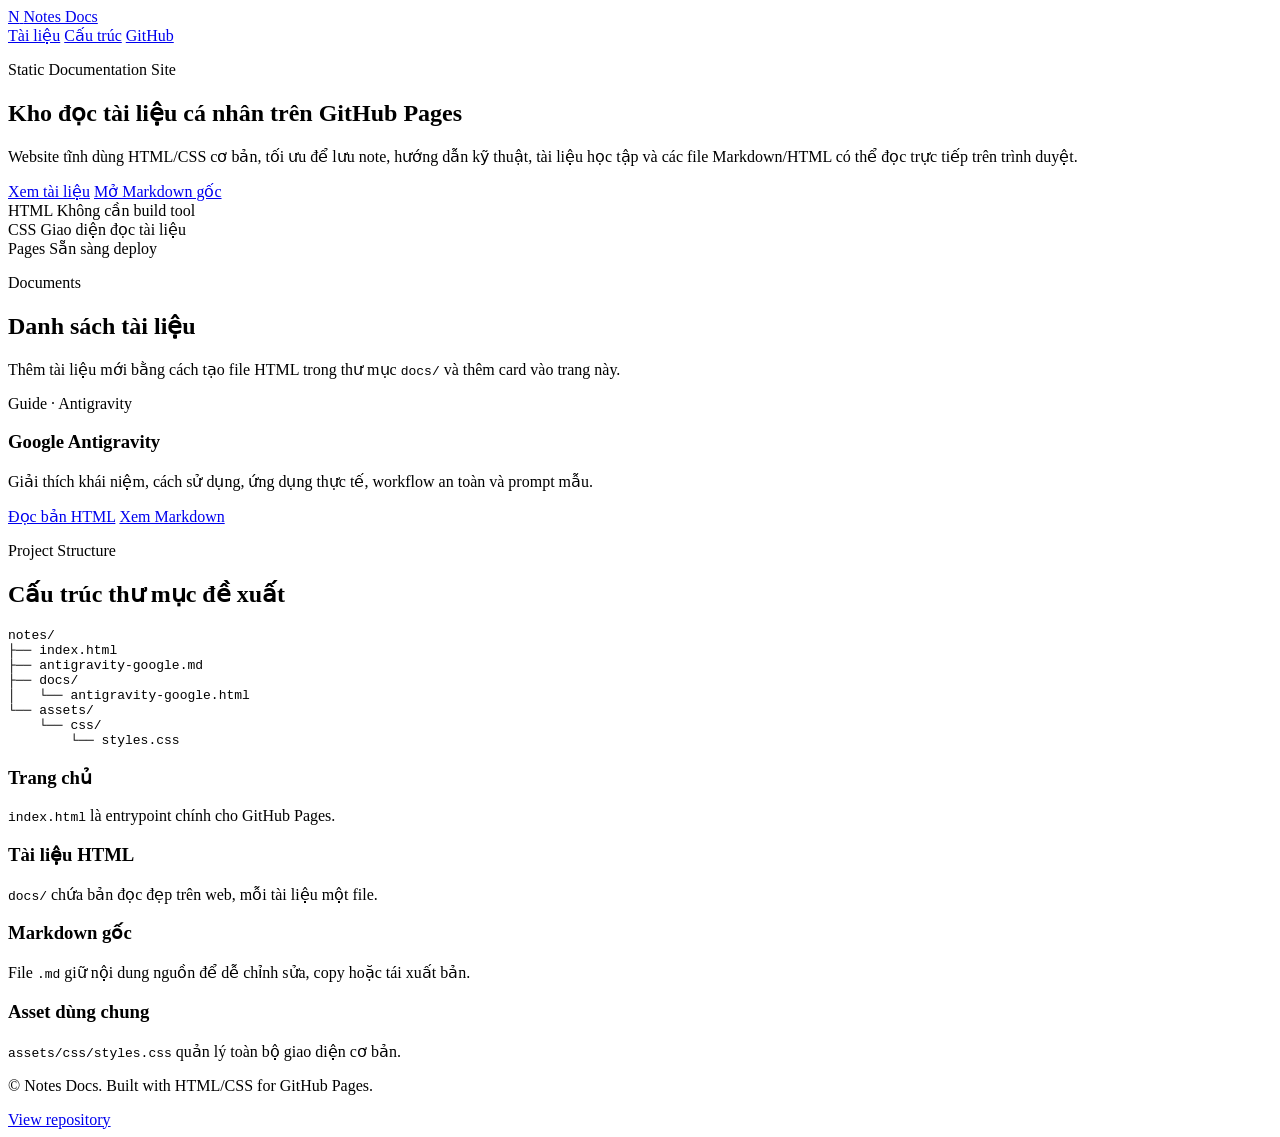
==== index.html @ 7ad37276 "site: add static documentation homepage" ====
<!DOCTYPE html>
<html lang="vi">
<head>
  <meta charset="UTF-8" />
  <meta name="viewport" content="width=device-width, initial-scale=1.0" />
  <meta name="description" content="Kho ghi chú và tài liệu kỹ thuật cá nhân." />
  <title>Notes Docs</title>
  <link rel="stylesheet" href="assets/css/styles.css" />
</head>
<body>
  <header class="site-header">
    <div class="container header-inner">
      <a class="brand" href="index.html" aria-label="Notes Docs Home">
        <span class="brand-mark">N</span>
        <span class="brand-text">Notes Docs</span>
      </a>
      <nav class="site-nav" aria-label="Điều hướng chính">
        <a href="#docs">Tài liệu</a>
        <a href="#structure">Cấu trúc</a>
        <a href="https://github.com/anhvu0510/notes" target="_blank" rel="noopener noreferrer">GitHub</a>
      </nav>
    </div>
  </header>

  <main>
    <section class="hero">
      <div class="container hero-grid">
        <div class="hero-content">
          <p class="eyebrow">Static Documentation Site</p>
          <h1>Kho đọc tài liệu cá nhân trên GitHub Pages</h1>
          <p class="hero-text">
            Website tĩnh dùng HTML/CSS cơ bản, tối ưu để lưu note, hướng dẫn kỹ thuật,
            tài liệu học tập và các file Markdown/HTML có thể đọc trực tiếp trên trình duyệt.
          </p>
          <div class="hero-actions">
            <a class="btn btn-primary" href="#docs">Xem tài liệu</a>
            <a class="btn btn-secondary" href="antigravity-google.md">Mở Markdown gốc</a>
          </div>
        </div>

        <aside class="hero-card" aria-label="Thông tin nhanh">
          <div class="stat-card">
            <span class="stat-value">HTML</span>
            <span class="stat-label">Không cần build tool</span>
          </div>
          <div class="stat-card">
            <span class="stat-value">CSS</span>
            <span class="stat-label">Giao diện đọc tài liệu</span>
          </div>
          <div class="stat-card">
            <span class="stat-value">Pages</span>
            <span class="stat-label">Sẵn sàng deploy</span>
          </div>
        </aside>
      </div>
    </section>

    <section id="docs" class="section">
      <div class="container">
        <div class="section-heading">
          <p class="eyebrow">Documents</p>
          <h2>Danh sách tài liệu</h2>
          <p>Thêm tài liệu mới bằng cách tạo file HTML trong thư mục <code>docs/</code> và thêm card vào trang này.</p>
        </div>

        <div class="docs-grid">
          <article class="doc-card">
            <div class="doc-meta">Guide · Antigravity</div>
            <h3>Google Antigravity</h3>
            <p>Giải thích khái niệm, cách sử dụng, ứng dụng thực tế, workflow an toàn và prompt mẫu.</p>
            <div class="doc-links">
              <a href="docs/antigravity-google.html">Đọc bản HTML</a>
              <a href="antigravity-google.md">Xem Markdown</a>
            </div>
          </article>
        </div>
      </div>
    </section>

    <section id="structure" class="section section-muted">
      <div class="container">
        <div class="section-heading">
          <p class="eyebrow">Project Structure</p>
          <h2>Cấu trúc thư mục đề xuất</h2>
        </div>

        <pre class="tree"><code>notes/
├── index.html
├── antigravity-google.md
├── docs/
│   └── antigravity-google.html
└── assets/
    └── css/
        └── styles.css</code></pre>

        <div class="tips-grid">
          <div class="tip-card">
            <h3>Trang chủ</h3>
            <p><code>index.html</code> là entrypoint chính cho GitHub Pages.</p>
          </div>
          <div class="tip-card">
            <h3>Tài liệu HTML</h3>
            <p><code>docs/</code> chứa bản đọc đẹp trên web, mỗi tài liệu một file.</p>
          </div>
          <div class="tip-card">
            <h3>Markdown gốc</h3>
            <p>File <code>.md</code> giữ nội dung nguồn để dễ chỉnh sửa, copy hoặc tái xuất bản.</p>
          </div>
          <div class="tip-card">
            <h3>Asset dùng chung</h3>
            <p><code>assets/css/styles.css</code> quản lý toàn bộ giao diện cơ bản.</p>
          </div>
        </div>
      </div>
    </section>
  </main>

  <footer class="site-footer">
    <div class="container footer-inner">
      <p>© Notes Docs. Built with HTML/CSS for GitHub Pages.</p>
      <a href="https://github.com/anhvu0510/notes" target="_blank" rel="noopener noreferrer">View repository</a>
    </div>
  </footer>
</body>
</html>
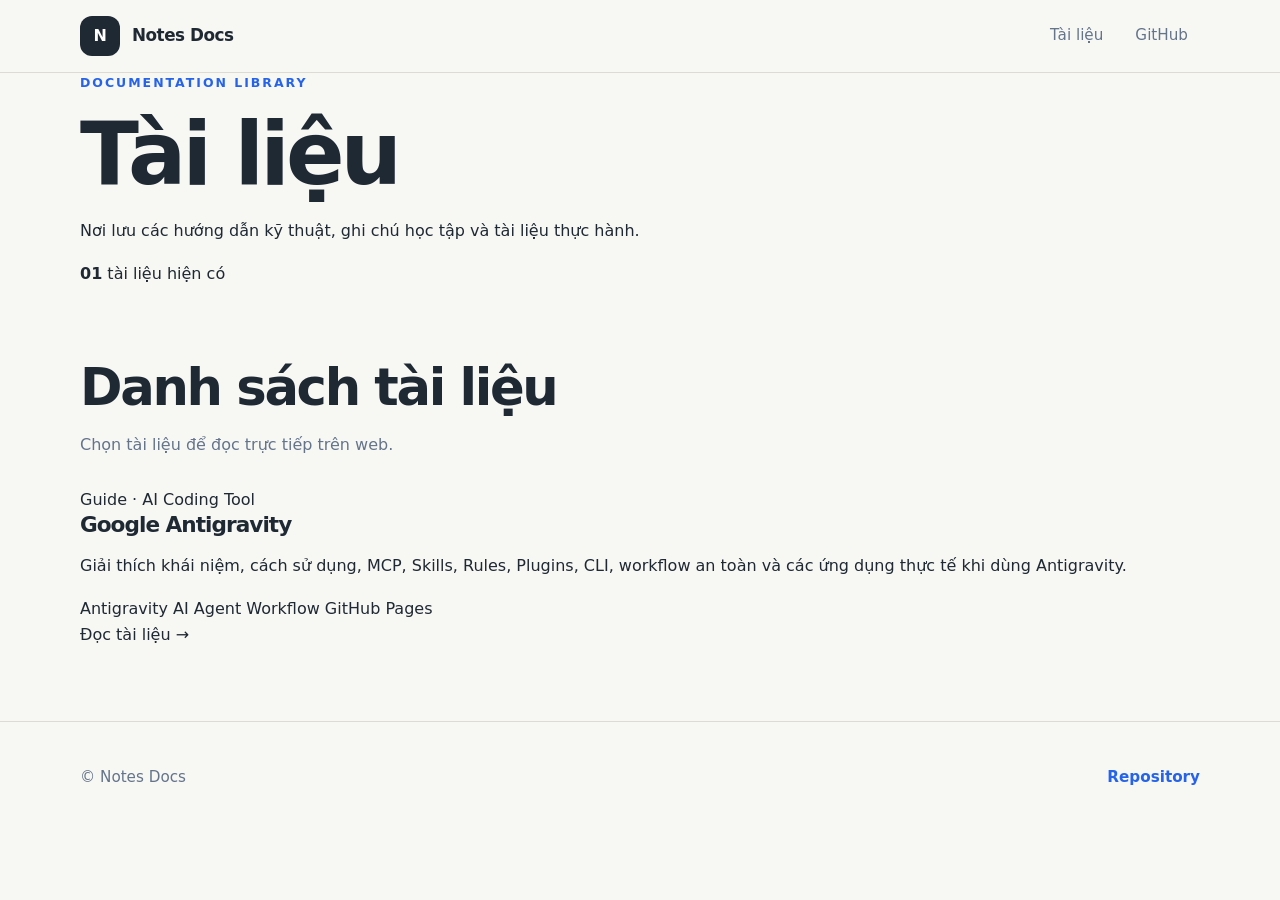
==== commit daac88b2: "site: simplify homepage to document library" ====
--- a/index.html
+++ b/index.html
@@ -3,7 +3,7 @@
 <head>
   <meta charset="UTF-8" />
   <meta name="viewport" content="width=device-width, initial-scale=1.0" />
-  <meta name="description" content="Kho ghi chú và tài liệu kỹ thuật cá nhân." />
+  <meta name="description" content="Kho tài liệu kỹ thuật cá nhân." />
   <title>Notes Docs</title>
   <link rel="stylesheet" href="assets/css/styles.css" />
 </head>
@@ -15,101 +15,57 @@
         <span class="brand-text">Notes Docs</span>
       </a>
       <nav class="site-nav" aria-label="Điều hướng chính">
-        <a href="#docs">Tài liệu</a>
-        <a href="#structure">Cấu trúc</a>
+        <a href="index.html" aria-current="page">Tài liệu</a>
         <a href="https://github.com/anhvu0510/notes" target="_blank" rel="noopener noreferrer">GitHub</a>
       </nav>
     </div>
   </header>
 
-  <main>
-    <section class="hero">
-      <div class="container hero-grid">
-        <div class="hero-content">
-          <p class="eyebrow">Static Documentation Site</p>
-          <h1>Kho đọc tài liệu cá nhân trên GitHub Pages</h1>
-          <p class="hero-text">
-            Website tĩnh dùng HTML/CSS cơ bản, tối ưu để lưu note, hướng dẫn kỹ thuật,
-            tài liệu học tập và các file Markdown/HTML có thể đọc trực tiếp trên trình duyệt.
+  <main class="home-main">
+    <section class="library-hero">
+      <div class="container library-hero-inner">
+        <div>
+          <p class="eyebrow">Documentation Library</p>
+          <h1>Tài liệu</h1>
+          <p class="library-subtitle">
+            Nơi lưu các hướng dẫn kỹ thuật, ghi chú học tập và tài liệu thực hành.
           </p>
-          <div class="hero-actions">
-            <a class="btn btn-primary" href="#docs">Xem tài liệu</a>
-            <a class="btn btn-secondary" href="antigravity-google.md">Mở Markdown gốc</a>
-          </div>
         </div>
-
-        <aside class="hero-card" aria-label="Thông tin nhanh">
-          <div class="stat-card">
-            <span class="stat-value">HTML</span>
-            <span class="stat-label">Không cần build tool</span>
-          </div>
-          <div class="stat-card">
-            <span class="stat-value">CSS</span>
-            <span class="stat-label">Giao diện đọc tài liệu</span>
-          </div>
-          <div class="stat-card">
-            <span class="stat-value">Pages</span>
-            <span class="stat-label">Sẵn sàng deploy</span>
-          </div>
-        </aside>
-      </div>
-    </section>
-
-    <section id="docs" class="section">
-      <div class="container">
-        <div class="section-heading">
-          <p class="eyebrow">Documents</p>
-          <h2>Danh sách tài liệu</h2>
-          <p>Thêm tài liệu mới bằng cách tạo file HTML trong thư mục <code>docs/</code> và thêm card vào trang này.</p>
-        </div>
-
-        <div class="docs-grid">
-          <article class="doc-card">
-            <div class="doc-meta">Guide · Antigravity</div>
-            <h3>Google Antigravity</h3>
-            <p>Giải thích khái niệm, cách sử dụng, ứng dụng thực tế, workflow an toàn và prompt mẫu.</p>
-            <div class="doc-links">
-              <a href="docs/antigravity-google.html">Đọc bản HTML</a>
-              <a href="antigravity-google.md">Xem Markdown</a>
-            </div>
-          </article>
+        <div class="library-count" aria-label="Số lượng tài liệu">
+          <strong>01</strong>
+          <span>tài liệu hiện có</span>
         </div>
       </div>
     </section>
 
-    <section id="structure" class="section section-muted">
+    <section class="section docs-section" aria-labelledby="docs-title">
       <div class="container">
-        <div class="section-heading">
-          <p class="eyebrow">Project Structure</p>
-          <h2>Cấu trúc thư mục đề xuất</h2>
+        <div class="section-heading compact-heading">
+          <h2 id="docs-title">Danh sách tài liệu</h2>
+          <p>Chọn tài liệu để đọc trực tiếp trên web.</p>
         </div>
 
-        <pre class="tree"><code>notes/
-├── index.html
-├── antigravity-google.md
-├── docs/
-│   └── antigravity-google.html
-└── assets/
-    └── css/
-        └── styles.css</code></pre>
-
-        <div class="tips-grid">
-          <div class="tip-card">
-            <h3>Trang chủ</h3>
-            <p><code>index.html</code> là entrypoint chính cho GitHub Pages.</p>
-          </div>
-          <div class="tip-card">
-            <h3>Tài liệu HTML</h3>
-            <p><code>docs/</code> chứa bản đọc đẹp trên web, mỗi tài liệu một file.</p>
-          </div>
-          <div class="tip-card">
-            <h3>Markdown gốc</h3>
-            <p>File <code>.md</code> giữ nội dung nguồn để dễ chỉnh sửa, copy hoặc tái xuất bản.</p>
-          </div>
-          <div class="tip-card">
-            <h3>Asset dùng chung</h3>
-            <p><code>assets/css/styles.css</code> quản lý toàn bộ giao diện cơ bản.</p>
-          </div>
+        <div class="docs-list">
+          <article class="doc-row">
+            <div class="doc-row-main">
+              <div class="doc-kicker">Guide · AI Coding Tool</div>
+              <h3>Google Antigravity</h3>
+              <p>
+                Giải thích khái niệm, cách sử dụng, MCP, Skills, Rules, Plugins,
+                CLI, workflow an toàn và các ứng dụng thực tế khi dùng Antigravity.
+              </p>
+              <div class="doc-tags" aria-label="Chủ đề tài liệu">
+                <span>Antigravity</span>
+                <span>AI Agent</span>
+                <span>Workflow</span>
+                <span>GitHub Pages</span>
+              </div>
+            </div>
+            <a class="read-link" href="docs/antigravity-google.html" aria-label="Đọc tài liệu Google Antigravity">
+              Đọc tài liệu
+              <span aria-hidden="true">→</span>
+            </a>
+          </article>
         </div>
       </div>
     </section>
@@ -117,8 +73,8 @@
 
   <footer class="site-footer">
     <div class="container footer-inner">
-      <p>© Notes Docs. Built with HTML/CSS for GitHub Pages.</p>
-      <a href="https://github.com/anhvu0510/notes" target="_blank" rel="noopener noreferrer">View repository</a>
+      <p>© Notes Docs</p>
+      <a href="https://github.com/anhvu0510/notes" target="_blank" rel="noopener noreferrer">Repository</a>
     </div>
   </footer>
 </body>
--- a/assets/css/styles.css
+++ b/assets/css/styles.css
@@ -0,0 +1,441 @@
+:root {
+  --bg: #f7f7f4;
+  --surface: #ffffff;
+  --surface-soft: #f0efe9;
+  --text: #1f2933;
+  --muted: #64748b;
+  --border: #dedbd2;
+  --primary: #2563eb;
+  --primary-dark: #1d4ed8;
+  --code-bg: #111827;
+  --code-text: #e5e7eb;
+  --shadow: 0 20px 50px rgba(15, 23, 42, 0.08);
+  --radius-lg: 24px;
+  --radius-md: 16px;
+  --radius-sm: 10px;
+}
+
+* {
+  box-sizing: border-box;
+}
+
+html {
+  scroll-behavior: smooth;
+}
+
+body {
+  margin: 0;
+  font-family: Inter, ui-sans-serif, system-ui, -apple-system, BlinkMacSystemFont, "Segoe UI", sans-serif;
+  color: var(--text);
+  background: var(--bg);
+  line-height: 1.65;
+}
+
+img {
+  max-width: 100%;
+  display: block;
+}
+
+a {
+  color: inherit;
+  text-decoration: none;
+}
+
+code {
+  padding: 0.15rem 0.35rem;
+  border-radius: 0.35rem;
+  background: rgba(37, 99, 235, 0.08);
+  color: #1e40af;
+  font-size: 0.92em;
+}
+
+pre code {
+  padding: 0;
+  background: transparent;
+  color: inherit;
+}
+
+.container {
+  width: min(1120px, calc(100% - 32px));
+  margin: 0 auto;
+}
+
+.site-header {
+  position: sticky;
+  top: 0;
+  z-index: 20;
+  background: rgba(247, 247, 244, 0.86);
+  border-bottom: 1px solid var(--border);
+  backdrop-filter: blur(16px);
+}
+
+.header-inner {
+  min-height: 72px;
+  display: flex;
+  align-items: center;
+  justify-content: space-between;
+  gap: 24px;
+}
+
+.brand {
+  display: inline-flex;
+  align-items: center;
+  gap: 12px;
+  font-weight: 800;
+  letter-spacing: -0.03em;
+}
+
+.brand-mark {
+  width: 40px;
+  height: 40px;
+  display: grid;
+  place-items: center;
+  border-radius: 12px;
+  background: var(--text);
+  color: #fff;
+}
+
+.brand-text {
+  font-size: 1.05rem;
+}
+
+.site-nav {
+  display: flex;
+  align-items: center;
+  gap: 8px;
+  color: var(--muted);
+  font-size: 0.95rem;
+}
+
+.site-nav a {
+  padding: 9px 12px;
+  border-radius: 999px;
+}
+
+.site-nav a:hover {
+  background: var(--surface-soft);
+  color: var(--text);
+}
+
+.hero {
+  padding: 88px 0 64px;
+}
+
+.hero-grid {
+  display: grid;
+  grid-template-columns: minmax(0, 1.15fr) minmax(280px, 0.85fr);
+  gap: 28px;
+  align-items: stretch;
+}
+
+.hero-content,
+.hero-card,
+.doc-card,
+.tip-card,
+.article-shell {
+  border: 1px solid var(--border);
+  background: var(--surface);
+  box-shadow: var(--shadow);
+}
+
+.hero-content {
+  padding: clamp(32px, 6vw, 64px);
+  border-radius: var(--radius-lg);
+}
+
+.eyebrow {
+  margin: 0 0 12px;
+  color: var(--primary);
+  font-size: 0.78rem;
+  font-weight: 800;
+  letter-spacing: 0.16em;
+  text-transform: uppercase;
+}
+
+h1,
+h2,
+h3 {
+  line-height: 1.12;
+  letter-spacing: -0.045em;
+}
+
+h1 {
+  max-width: 780px;
+  margin: 0;
+  font-size: clamp(2.4rem, 7vw, 5.4rem);
+}
+
+h2 {
+  margin: 0;
+  font-size: clamp(2rem, 4vw, 3.2rem);
+}
+
+h3 {
+  margin: 0 0 10px;
+  font-size: 1.35rem;
+}
+
+.hero-text {
+  max-width: 720px;
+  margin: 24px 0 0;
+  color: var(--muted);
+  font-size: 1.1rem;
+}
+
+.hero-actions {
+  display: flex;
+  flex-wrap: wrap;
+  gap: 12px;
+  margin-top: 32px;
+}
+
+.btn {
+  display: inline-flex;
+  align-items: center;
+  justify-content: center;
+  min-height: 46px;
+  padding: 0 18px;
+  border-radius: 999px;
+  font-weight: 750;
+  border: 1px solid transparent;
+}
+
+.btn-primary {
+  background: var(--primary);
+  color: #fff;
+}
+
+.btn-primary:hover {
+  background: var(--primary-dark);
+}
+
+.btn-secondary {
+  border-color: var(--border);
+  background: var(--surface-soft);
+}
+
+.btn-secondary:hover {
+  border-color: #c7c2b8;
+}
+
+.hero-card {
+  display: grid;
+  gap: 16px;
+  padding: 24px;
+  border-radius: var(--radius-lg);
+}
+
+.stat-card {
+  padding: 24px;
+  border-radius: var(--radius-md);
+  background: var(--surface-soft);
+}
+
+.stat-value {
+  display: block;
+  font-size: 2rem;
+  font-weight: 900;
+  letter-spacing: -0.06em;
+}
+
+.stat-label {
+  color: var(--muted);
+}
+
+.section {
+  padding: 72px 0;
+}
+
+.section-muted {
+  background: var(--surface-soft);
+  border-top: 1px solid var(--border);
+  border-bottom: 1px solid var(--border);
+}
+
+.section-heading {
+  max-width: 760px;
+  margin-bottom: 28px;
+}
+
+.section-heading p:not(.eyebrow) {
+  color: var(--muted);
+}
+
+.docs-grid,
+.tips-grid {
+  display: grid;
+  grid-template-columns: repeat(3, minmax(0, 1fr));
+  gap: 18px;
+}
+
+.doc-card,
+.tip-card {
+  padding: 24px;
+  border-radius: var(--radius-md);
+}
+
+.doc-meta {
+  margin-bottom: 14px;
+  color: var(--primary);
+  font-size: 0.78rem;
+  font-weight: 800;
+  letter-spacing: 0.12em;
+  text-transform: uppercase;
+}
+
+.doc-card p,
+.tip-card p {
+  color: var(--muted);
+}
+
+.doc-links {
+  display: flex;
+  flex-wrap: wrap;
+  gap: 10px;
+  margin-top: 18px;
+}
+
+.doc-links a {
+  padding: 8px 12px;
+  border: 1px solid var(--border);
+  border-radius: 999px;
+  color: var(--primary);
+  font-weight: 700;
+}
+
+.doc-links a:hover {
+  background: rgba(37, 99, 235, 0.08);
+}
+
+.tree,
+.code-block {
+  overflow-x: auto;
+  padding: 22px;
+  border-radius: var(--radius-md);
+  background: var(--code-bg);
+  color: var(--code-text);
+  line-height: 1.7;
+}
+
+.site-footer {
+  padding: 28px 0;
+  border-top: 1px solid var(--border);
+}
+
+.footer-inner {
+  display: flex;
+  align-items: center;
+  justify-content: space-between;
+  gap: 16px;
+  color: var(--muted);
+  font-size: 0.95rem;
+}
+
+.footer-inner a {
+  color: var(--primary);
+  font-weight: 700;
+}
+
+.article-page {
+  background: var(--bg);
+}
+
+.article-layout {
+  padding: 48px 0 72px;
+}
+
+.article-shell {
+  max-width: 960px;
+  margin: 0 auto;
+  padding: clamp(24px, 5vw, 56px);
+  border-radius: var(--radius-lg);
+}
+
+.article-shell h1 {
+  font-size: clamp(2.1rem, 5vw, 4rem);
+}
+
+.article-shell h2 {
+  margin-top: 48px;
+  padding-top: 16px;
+  border-top: 1px solid var(--border);
+  font-size: clamp(1.6rem, 3vw, 2.2rem);
+}
+
+.article-shell h3 {
+  margin-top: 28px;
+}
+
+.article-shell p,
+.article-shell li {
+  color: #334155;
+}
+
+.article-shell a {
+  color: var(--primary);
+  font-weight: 700;
+}
+
+.article-shell table {
+  width: 100%;
+  border-collapse: collapse;
+  margin: 20px 0;
+  overflow: hidden;
+  border-radius: var(--radius-sm);
+}
+
+.article-shell th,
+.article-shell td {
+  padding: 12px;
+  border: 1px solid var(--border);
+  text-align: left;
+  vertical-align: top;
+}
+
+.article-shell th {
+  background: var(--surface-soft);
+}
+
+.article-shell pre {
+  overflow-x: auto;
+  padding: 18px;
+  border-radius: var(--radius-md);
+  background: var(--code-bg);
+  color: var(--code-text);
+}
+
+.article-note {
+  padding: 16px 18px;
+  border-left: 4px solid var(--primary);
+  border-radius: var(--radius-sm);
+  background: rgba(37, 99, 235, 0.08);
+}
+
+.back-link {
+  display: inline-flex;
+  margin-bottom: 24px;
+  color: var(--primary);
+  font-weight: 800;
+}
+
+@media (max-width: 860px) {
+  .header-inner,
+  .footer-inner {
+    align-items: flex-start;
+    flex-direction: column;
+  }
+
+  .site-nav {
+    flex-wrap: wrap;
+  }
+
+  .hero-grid,
+  .docs-grid,
+  .tips-grid {
+    grid-template-columns: 1fr;
+  }
+
+  .hero {
+    padding-top: 48px;
+  }
+}
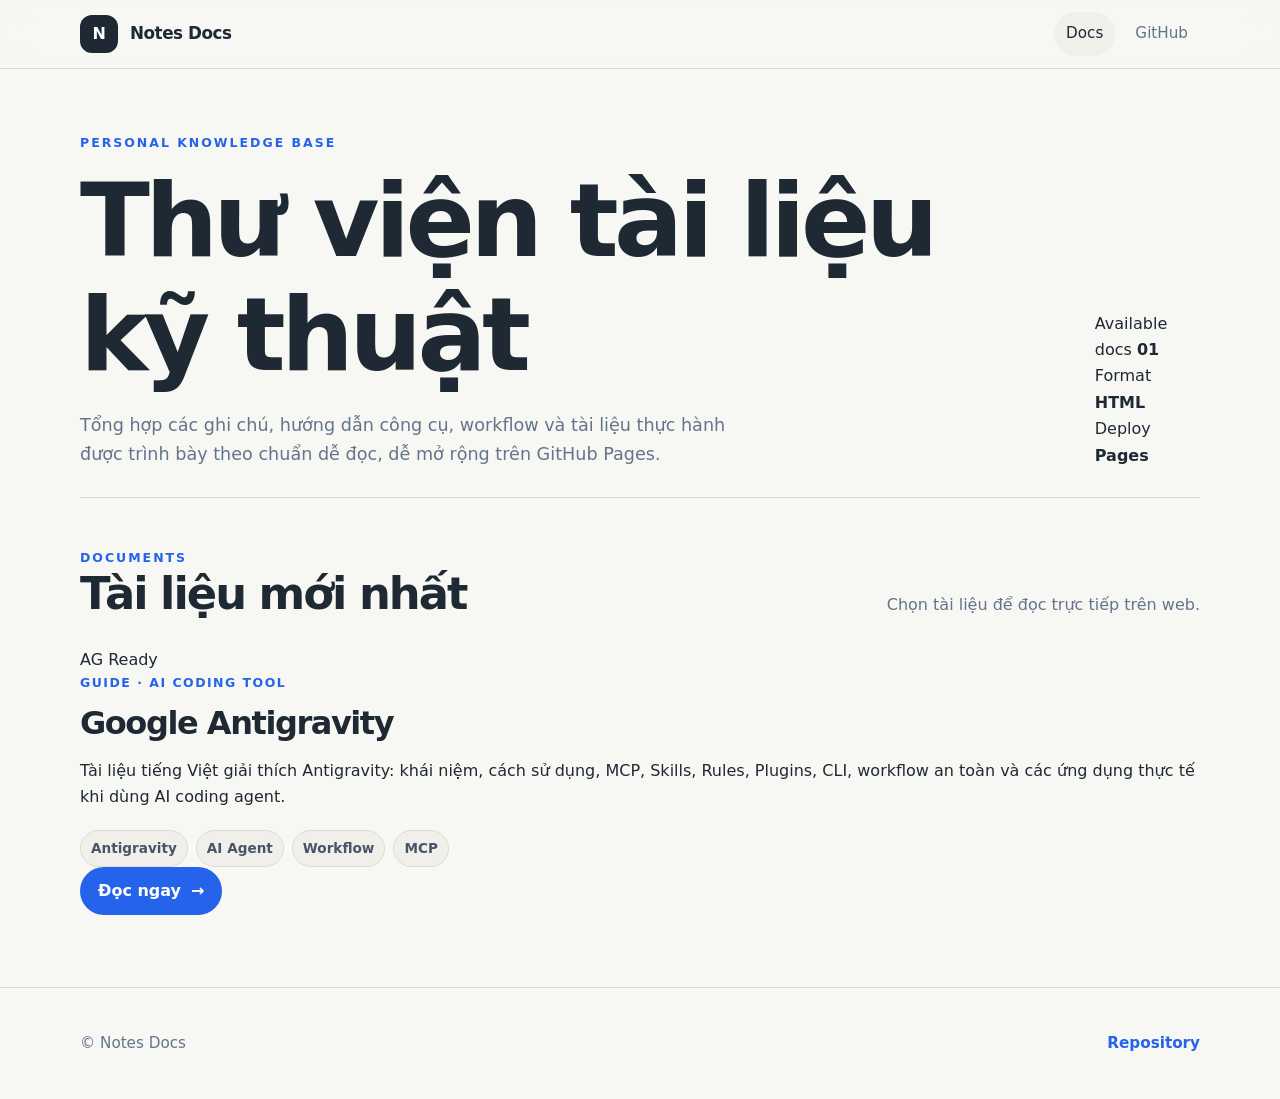
==== commit d380df4b: "site: redesign homepage with dark documentation UI" ====
--- a/index.html
+++ b/index.html
@@ -8,6 +8,9 @@
   <link rel="stylesheet" href="assets/css/styles.css" />
 </head>
 <body>
+  <div class="page-glow page-glow-one"></div>
+  <div class="page-glow page-glow-two"></div>
+
   <header class="site-header">
     <div class="container header-inner">
       <a class="brand" href="index.html" aria-label="Notes Docs Home">
@@ -15,7 +18,7 @@
         <span class="brand-text">Notes Docs</span>
       </a>
       <nav class="site-nav" aria-label="Điều hướng chính">
-        <a href="index.html" aria-current="page">Tài liệu</a>
+        <a href="index.html" aria-current="page">Docs</a>
         <a href="https://github.com/anhvu0510/notes" target="_blank" rel="noopener noreferrer">GitHub</a>
       </nav>
     </div>
@@ -24,16 +27,27 @@
   <main class="home-main">
     <section class="library-hero">
       <div class="container library-hero-inner">
-        <div>
-          <p class="eyebrow">Documentation Library</p>
-          <h1>Tài liệu</h1>
+        <div class="hero-copy">
+          <p class="eyebrow">Personal Knowledge Base</p>
+          <h1>Thư viện tài liệu kỹ thuật</h1>
           <p class="library-subtitle">
-            Nơi lưu các hướng dẫn kỹ thuật, ghi chú học tập và tài liệu thực hành.
+            Tổng hợp các ghi chú, hướng dẫn công cụ, workflow và tài liệu thực hành được trình bày theo chuẩn dễ đọc, dễ mở rộng trên GitHub Pages.
           </p>
         </div>
-        <div class="library-count" aria-label="Số lượng tài liệu">
-          <strong>01</strong>
-          <span>tài liệu hiện có</span>
+
+        <div class="hero-panel" aria-label="Thống kê thư viện">
+          <div>
+            <span class="panel-label">Available docs</span>
+            <strong>01</strong>
+          </div>
+          <div>
+            <span class="panel-label">Format</span>
+            <strong>HTML</strong>
+          </div>
+          <div>
+            <span class="panel-label">Deploy</span>
+            <strong>Pages</strong>
+          </div>
         </div>
       </div>
     </section>
@@ -41,30 +55,42 @@
     <section class="section docs-section" aria-labelledby="docs-title">
       <div class="container">
         <div class="section-heading compact-heading">
-          <h2 id="docs-title">Danh sách tài liệu</h2>
+          <div>
+            <p class="eyebrow">Documents</p>
+            <h2 id="docs-title">Tài liệu mới nhất</h2>
+          </div>
           <p>Chọn tài liệu để đọc trực tiếp trên web.</p>
         </div>
 
         <div class="docs-list">
-          <article class="doc-row">
-            <div class="doc-row-main">
+          <article class="doc-card-featured">
+            <a class="doc-cover" href="docs/antigravity-google.html" aria-label="Đọc tài liệu Google Antigravity">
+              <span class="doc-icon">AG</span>
+              <span class="doc-status">Ready</span>
+            </a>
+
+            <div class="doc-content">
               <div class="doc-kicker">Guide · AI Coding Tool</div>
-              <h3>Google Antigravity</h3>
+              <h3><a href="docs/antigravity-google.html">Google Antigravity</a></h3>
               <p>
-                Giải thích khái niệm, cách sử dụng, MCP, Skills, Rules, Plugins,
-                CLI, workflow an toàn và các ứng dụng thực tế khi dùng Antigravity.
+                Tài liệu tiếng Việt giải thích Antigravity: khái niệm, cách sử dụng, MCP, Skills, Rules, Plugins,
+                CLI, workflow an toàn và các ứng dụng thực tế khi dùng AI coding agent.
               </p>
+
               <div class="doc-tags" aria-label="Chủ đề tài liệu">
                 <span>Antigravity</span>
                 <span>AI Agent</span>
                 <span>Workflow</span>
-                <span>GitHub Pages</span>
+                <span>MCP</span>
               </div>
             </div>
-            <a class="read-link" href="docs/antigravity-google.html" aria-label="Đọc tài liệu Google Antigravity">
-              Đọc tài liệu
-              <span aria-hidden="true">→</span>
-            </a>
+
+            <div class="doc-action">
+              <a class="read-link" href="docs/antigravity-google.html" aria-label="Đọc tài liệu Google Antigravity">
+                Đọc ngay
+                <span aria-hidden="true">→</span>
+              </a>
+            </div>
           </article>
         </div>
       </div>
--- a/assets/css/styles.css
+++ b/assets/css/styles.css
@@ -64,13 +64,13 @@
   position: sticky;
   top: 0;
   z-index: 20;
-  background: rgba(247, 247, 244, 0.86);
+  background: rgba(247, 247, 244, 0.9);
   border-bottom: 1px solid var(--border);
   backdrop-filter: blur(16px);
 }
 
 .header-inner {
-  min-height: 72px;
+  min-height: 68px;
   display: flex;
   align-items: center;
   justify-content: space-between;
@@ -86,8 +86,8 @@
 }
 
 .brand-mark {
-  width: 40px;
-  height: 40px;
+  width: 38px;
+  height: 38px;
   display: grid;
   place-items: center;
   border-radius: 12px;
@@ -112,39 +112,31 @@
   border-radius: 999px;
 }
 
-.site-nav a:hover {
+.site-nav a:hover,
+.site-nav a[aria-current="page"] {
   background: var(--surface-soft);
   color: var(--text);
 }
 
-.hero {
-  padding: 88px 0 64px;
-}
-
-.hero-grid {
-  display: grid;
-  grid-template-columns: minmax(0, 1.15fr) minmax(280px, 0.85fr);
+.home-main {
+  min-height: calc(100vh - 126px);
+}
+
+.library-hero {
+  padding: 64px 0 30px;
+}
+
+.library-hero-inner {
+  display: flex;
+  align-items: flex-end;
+  justify-content: space-between;
   gap: 28px;
-  align-items: stretch;
-}
-
-.hero-content,
-.hero-card,
-.doc-card,
-.tip-card,
-.article-shell {
-  border: 1px solid var(--border);
-  background: var(--surface);
-  box-shadow: var(--shadow);
-}
-
-.hero-content {
-  padding: clamp(32px, 6vw, 64px);
-  border-radius: var(--radius-lg);
+  padding-bottom: 28px;
+  border-bottom: 1px solid var(--border);
 }
 
 .eyebrow {
-  margin: 0 0 12px;
+  margin: 0 0 10px;
   color: var(--primary);
   font-size: 0.78rem;
   font-weight: 800;
@@ -160,96 +152,56 @@
 }
 
 h1 {
-  max-width: 780px;
   margin: 0;
-  font-size: clamp(2.4rem, 7vw, 5.4rem);
+  font-size: clamp(3rem, 8vw, 6.5rem);
 }
 
 h2 {
   margin: 0;
-  font-size: clamp(2rem, 4vw, 3.2rem);
+  font-size: clamp(1.7rem, 4vw, 2.8rem);
 }
 
 h3 {
   margin: 0 0 10px;
-  font-size: 1.35rem;
-}
-
-.hero-text {
-  max-width: 720px;
-  margin: 24px 0 0;
+  font-size: clamp(1.45rem, 3vw, 2rem);
+}
+
+.library-subtitle {
+  max-width: 680px;
+  margin: 18px 0 0;
   color: var(--muted);
   font-size: 1.1rem;
 }
 
-.hero-actions {
-  display: flex;
-  flex-wrap: wrap;
-  gap: 12px;
-  margin-top: 32px;
-}
-
-.btn {
-  display: inline-flex;
-  align-items: center;
-  justify-content: center;
-  min-height: 46px;
-  padding: 0 18px;
-  border-radius: 999px;
-  font-weight: 750;
-  border: 1px solid transparent;
-}
-
-.btn-primary {
-  background: var(--primary);
-  color: #fff;
-}
-
-.btn-primary:hover {
-  background: var(--primary-dark);
-}
-
-.btn-secondary {
-  border-color: var(--border);
-  background: var(--surface-soft);
-}
-
-.btn-secondary:hover {
-  border-color: #c7c2b8;
-}
-
-.hero-card {
-  display: grid;
-  gap: 16px;
-  padding: 24px;
-  border-radius: var(--radius-lg);
-}
-
-.stat-card {
-  padding: 24px;
+.library-count {
+  min-width: 164px;
+  padding: 18px;
+  border: 1px solid var(--border);
   border-radius: var(--radius-md);
-  background: var(--surface-soft);
-}
-
-.stat-value {
+  background: var(--surface);
+  box-shadow: var(--shadow);
+}
+
+.library-count strong {
   display: block;
-  font-size: 2rem;
-  font-weight: 900;
-  letter-spacing: -0.06em;
-}
-
-.stat-label {
-  color: var(--muted);
+  font-size: 2.6rem;
+  line-height: 1;
+  letter-spacing: -0.08em;
+}
+
+.library-count span {
+  display: block;
+  margin-top: 8px;
+  color: var(--muted);
+  font-size: 0.92rem;
 }
 
 .section {
-  padding: 72px 0;
-}
-
-.section-muted {
-  background: var(--surface-soft);
-  border-top: 1px solid var(--border);
-  border-bottom: 1px solid var(--border);
+  padding: 44px 0 72px;
+}
+
+.docs-section {
+  padding-top: 20px;
 }
 
 .section-heading {
@@ -261,21 +213,37 @@
   color: var(--muted);
 }
 
-.docs-grid,
-.tips-grid {
+.compact-heading {
+  display: flex;
+  align-items: flex-end;
+  justify-content: space-between;
+  gap: 20px;
+  max-width: none;
+}
+
+.compact-heading p {
+  margin: 0;
+}
+
+.docs-list {
   display: grid;
-  grid-template-columns: repeat(3, minmax(0, 1fr));
-  gap: 18px;
-}
-
-.doc-card,
-.tip-card {
-  padding: 24px;
-  border-radius: var(--radius-md);
-}
-
-.doc-meta {
-  margin-bottom: 14px;
+  gap: 16px;
+}
+
+.doc-row {
+  display: grid;
+  grid-template-columns: minmax(0, 1fr) auto;
+  gap: 24px;
+  align-items: center;
+  padding: clamp(22px, 4vw, 34px);
+  border: 1px solid var(--border);
+  border-radius: var(--radius-lg);
+  background: var(--surface);
+  box-shadow: var(--shadow);
+}
+
+.doc-kicker {
+  margin-bottom: 12px;
   color: var(--primary);
   font-size: 0.78rem;
   font-weight: 800;
@@ -283,38 +251,45 @@
   text-transform: uppercase;
 }
 
-.doc-card p,
-.tip-card p {
-  color: var(--muted);
-}
-
-.doc-links {
+.doc-row-main p {
+  max-width: 760px;
+  margin: 0;
+  color: var(--muted);
+}
+
+.doc-tags {
   display: flex;
   flex-wrap: wrap;
-  gap: 10px;
-  margin-top: 18px;
-}
-
-.doc-links a {
-  padding: 8px 12px;
+  gap: 8px;
+  margin-top: 20px;
+}
+
+.doc-tags span {
+  padding: 6px 10px;
   border: 1px solid var(--border);
   border-radius: 999px;
-  color: var(--primary);
+  background: var(--surface-soft);
+  color: #475569;
+  font-size: 0.85rem;
   font-weight: 700;
 }
 
-.doc-links a:hover {
-  background: rgba(37, 99, 235, 0.08);
-}
-
-.tree,
-.code-block {
-  overflow-x: auto;
-  padding: 22px;
-  border-radius: var(--radius-md);
-  background: var(--code-bg);
-  color: var(--code-text);
-  line-height: 1.7;
+.read-link {
+  display: inline-flex;
+  align-items: center;
+  justify-content: center;
+  gap: 10px;
+  min-height: 48px;
+  padding: 0 18px;
+  border-radius: 999px;
+  background: var(--primary);
+  color: #fff;
+  font-weight: 800;
+  white-space: nowrap;
+}
+
+.read-link:hover {
+  background: var(--primary-dark);
 }
 
 .site-footer {
@@ -348,7 +323,10 @@
   max-width: 960px;
   margin: 0 auto;
   padding: clamp(24px, 5vw, 56px);
+  border: 1px solid var(--border);
   border-radius: var(--radius-lg);
+  background: var(--surface);
+  box-shadow: var(--shadow);
 }
 
 .article-shell h1 {
@@ -420,7 +398,9 @@
 
 @media (max-width: 860px) {
   .header-inner,
-  .footer-inner {
+  .footer-inner,
+  .library-hero-inner,
+  .compact-heading {
     align-items: flex-start;
     flex-direction: column;
   }
@@ -429,13 +409,19 @@
     flex-wrap: wrap;
   }
 
-  .hero-grid,
-  .docs-grid,
-  .tips-grid {
+  .library-hero {
+    padding-top: 40px;
+  }
+
+  .library-count {
+    width: 100%;
+  }
+
+  .doc-row {
     grid-template-columns: 1fr;
   }
 
-  .hero {
-    padding-top: 48px;
-  }
-}
+  .read-link {
+    width: 100%;
+  }
+}
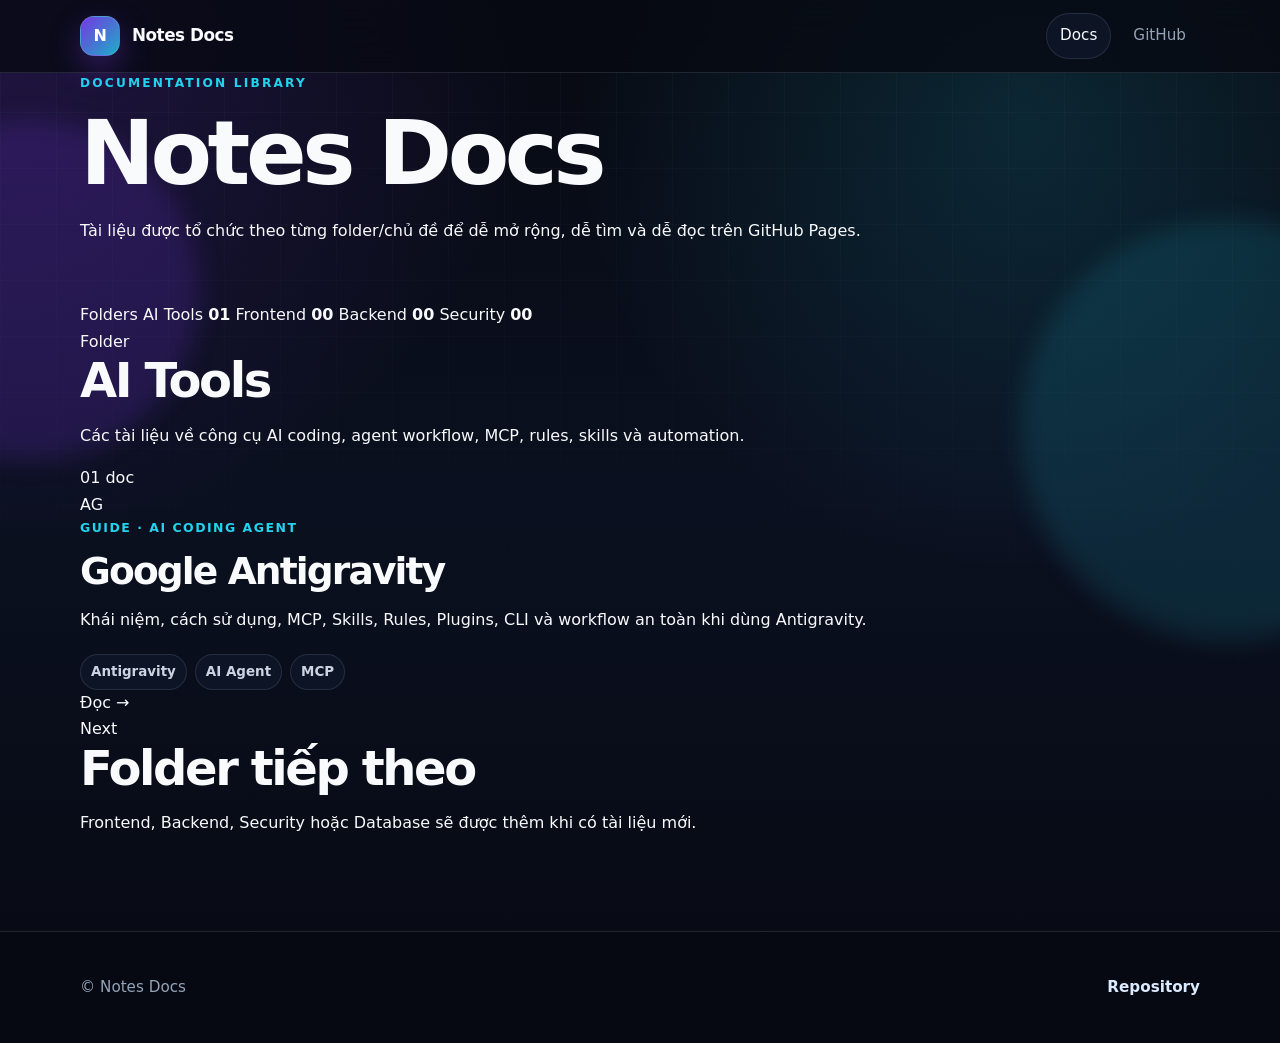
==== commit d3748449: "site: organize homepage by documentation folders" ====
--- a/index.html
+++ b/index.html
@@ -3,7 +3,7 @@
 <head>
   <meta charset="UTF-8" />
   <meta name="viewport" content="width=device-width, initial-scale=1.0" />
-  <meta name="description" content="Kho tài liệu kỹ thuật cá nhân." />
+  <meta name="description" content="Kho tài liệu kỹ thuật cá nhân tổ chức theo từng thư mục." />
   <title>Notes Docs</title>
   <link rel="stylesheet" href="assets/css/styles.css" />
 </head>
@@ -24,74 +24,83 @@
     </div>
   </header>
 
-  <main class="home-main">
-    <section class="library-hero">
-      <div class="container library-hero-inner">
-        <div class="hero-copy">
-          <p class="eyebrow">Personal Knowledge Base</p>
-          <h1>Thư viện tài liệu kỹ thuật</h1>
-          <p class="library-subtitle">
-            Tổng hợp các ghi chú, hướng dẫn công cụ, workflow và tài liệu thực hành được trình bày theo chuẩn dễ đọc, dễ mở rộng trên GitHub Pages.
-          </p>
-        </div>
-
-        <div class="hero-panel" aria-label="Thống kê thư viện">
-          <div>
-            <span class="panel-label">Available docs</span>
-            <strong>01</strong>
-          </div>
-          <div>
-            <span class="panel-label">Format</span>
-            <strong>HTML</strong>
-          </div>
-          <div>
-            <span class="panel-label">Deploy</span>
-            <strong>Pages</strong>
-          </div>
-        </div>
+  <main class="home-main docs-home">
+    <section class="docs-top">
+      <div class="container docs-top-inner">
+        <p class="eyebrow">Documentation Library</p>
+        <h1>Notes Docs</h1>
+        <p>
+          Tài liệu được tổ chức theo từng folder/chủ đề để dễ mở rộng, dễ tìm và dễ đọc trên GitHub Pages.
+        </p>
       </div>
     </section>
 
-    <section class="section docs-section" aria-labelledby="docs-title">
-      <div class="container">
-        <div class="section-heading compact-heading">
-          <div>
-            <p class="eyebrow">Documents</p>
-            <h2 id="docs-title">Tài liệu mới nhất</h2>
+    <section class="folder-layout section" aria-label="Thư viện tài liệu">
+      <div class="container folder-layout-inner">
+        <aside class="folder-sidebar" aria-label="Danh mục tài liệu">
+          <div class="sidebar-block">
+            <span class="sidebar-label">Folders</span>
+            <a class="sidebar-link active" href="#ai-tools">
+              <span>AI Tools</span>
+              <strong>01</strong>
+            </a>
+            <a class="sidebar-link muted" href="#coming-soon">
+              <span>Frontend</span>
+              <strong>00</strong>
+            </a>
+            <a class="sidebar-link muted" href="#coming-soon">
+              <span>Backend</span>
+              <strong>00</strong>
+            </a>
+            <a class="sidebar-link muted" href="#coming-soon">
+              <span>Security</span>
+              <strong>00</strong>
+            </a>
           </div>
-          <p>Chọn tài liệu để đọc trực tiếp trên web.</p>
-        </div>
+        </aside>
 
-        <div class="docs-list">
-          <article class="doc-card-featured">
-            <a class="doc-cover" href="docs/antigravity-google.html" aria-label="Đọc tài liệu Google Antigravity">
-              <span class="doc-icon">AG</span>
-              <span class="doc-status">Ready</span>
-            </a>
+        <div class="folder-content">
+          <section id="ai-tools" class="folder-section">
+            <div class="folder-heading">
+              <div>
+                <div class="folder-badge">Folder</div>
+                <h2>AI Tools</h2>
+                <p>Các tài liệu về công cụ AI coding, agent workflow, MCP, rules, skills và automation.</p>
+              </div>
+              <span class="folder-count">01 doc</span>
+            </div>
 
-            <div class="doc-content">
-              <div class="doc-kicker">Guide · AI Coding Tool</div>
-              <h3><a href="docs/antigravity-google.html">Google Antigravity</a></h3>
-              <p>
-                Tài liệu tiếng Việt giải thích Antigravity: khái niệm, cách sử dụng, MCP, Skills, Rules, Plugins,
-                CLI, workflow an toàn và các ứng dụng thực tế khi dùng AI coding agent.
-              </p>
+            <div class="folder-grid">
+              <article class="doc-tile">
+                <a class="tile-icon" href="docs/ai-tools/antigravity-google.html" aria-label="Đọc Google Antigravity">
+                  <span>AG</span>
+                </a>
+                <div class="tile-body">
+                  <div class="doc-kicker">Guide · AI Coding Agent</div>
+                  <h3><a href="docs/ai-tools/antigravity-google.html">Google Antigravity</a></h3>
+                  <p>
+                    Khái niệm, cách sử dụng, MCP, Skills, Rules, Plugins, CLI và workflow an toàn khi dùng Antigravity.
+                  </p>
+                  <div class="doc-tags" aria-label="Chủ đề tài liệu">
+                    <span>Antigravity</span>
+                    <span>AI Agent</span>
+                    <span>MCP</span>
+                  </div>
+                </div>
+                <a class="tile-read" href="docs/ai-tools/antigravity-google.html">Đọc →</a>
+              </article>
+            </div>
+          </section>
 
-              <div class="doc-tags" aria-label="Chủ đề tài liệu">
-                <span>Antigravity</span>
-                <span>AI Agent</span>
-                <span>Workflow</span>
-                <span>MCP</span>
+          <section id="coming-soon" class="folder-section muted-section">
+            <div class="folder-heading small">
+              <div>
+                <div class="folder-badge">Next</div>
+                <h2>Folder tiếp theo</h2>
+                <p>Frontend, Backend, Security hoặc Database sẽ được thêm khi có tài liệu mới.</p>
               </div>
             </div>
-
-            <div class="doc-action">
-              <a class="read-link" href="docs/antigravity-google.html" aria-label="Đọc tài liệu Google Antigravity">
-                Đọc ngay
-                <span aria-hidden="true">→</span>
-              </a>
-            </div>
-          </article>
+          </section>
         </div>
       </div>
     </section>
--- a/assets/css/styles.css
+++ b/assets/css/styles.css
@@ -1,15 +1,23 @@
 :root {
-  --bg: #f7f7f4;
-  --surface: #ffffff;
-  --surface-soft: #f0efe9;
-  --text: #1f2933;
-  --muted: #64748b;
-  --border: #dedbd2;
-  --primary: #2563eb;
-  --primary-dark: #1d4ed8;
-  --code-bg: #111827;
+  color-scheme: dark;
+  --bg: #070a12;
+  --bg-soft: #0b1020;
+  --surface: rgba(15, 23, 42, 0.82);
+  --surface-solid: #101827;
+  --surface-soft: rgba(30, 41, 59, 0.72);
+  --text: #f8fafc;
+  --text-soft: #dbeafe;
+  --muted: #94a3b8;
+  --border: rgba(148, 163, 184, 0.18);
+  --border-strong: rgba(148, 163, 184, 0.32);
+  --primary: #7c3aed;
+  --primary-strong: #a855f7;
+  --cyan: #22d3ee;
+  --green: #34d399;
+  --code-bg: #020617;
   --code-text: #e5e7eb;
-  --shadow: 0 20px 50px rgba(15, 23, 42, 0.08);
+  --shadow: 0 24px 80px rgba(0, 0, 0, 0.45);
+  --radius-xl: 32px;
   --radius-lg: 24px;
   --radius-md: 16px;
   --radius-sm: 10px;
@@ -24,11 +32,28 @@
 }
 
 body {
+  min-height: 100vh;
   margin: 0;
   font-family: Inter, ui-sans-serif, system-ui, -apple-system, BlinkMacSystemFont, "Segoe UI", sans-serif;
   color: var(--text);
-  background: var(--bg);
+  background:
+    radial-gradient(circle at top left, rgba(124, 58, 237, 0.22), transparent 34rem),
+    radial-gradient(circle at 80% 12%, rgba(34, 211, 238, 0.14), transparent 28rem),
+    linear-gradient(180deg, #070a12 0%, #0b1020 48%, #070a12 100%);
   line-height: 1.65;
+}
+
+body::before {
+  content: "";
+  position: fixed;
+  inset: 0;
+  z-index: -3;
+  pointer-events: none;
+  background-image:
+    linear-gradient(rgba(148, 163, 184, 0.05) 1px, transparent 1px),
+    linear-gradient(90deg, rgba(148, 163, 184, 0.05) 1px, transparent 1px);
+  background-size: 56px 56px;
+  mask-image: linear-gradient(to bottom, rgba(0, 0, 0, 0.9), transparent 78%);
 }
 
 img {
@@ -42,15 +67,17 @@
 }
 
 code {
-  padding: 0.15rem 0.35rem;
-  border-radius: 0.35rem;
-  background: rgba(37, 99, 235, 0.08);
-  color: #1e40af;
+  padding: 0.15rem 0.4rem;
+  border: 1px solid rgba(124, 58, 237, 0.2);
+  border-radius: 0.45rem;
+  background: rgba(124, 58, 237, 0.12);
+  color: #ddd6fe;
   font-size: 0.92em;
 }
 
 pre code {
   padding: 0;
+  border: 0;
   background: transparent;
   color: inherit;
 }
@@ -58,19 +85,44 @@
 .container {
   width: min(1120px, calc(100% - 32px));
   margin: 0 auto;
+}
+
+.page-glow {
+  position: fixed;
+  z-index: -2;
+  pointer-events: none;
+  filter: blur(12px);
+}
+
+.page-glow-one {
+  width: 340px;
+  height: 340px;
+  left: -140px;
+  top: 120px;
+  border-radius: 999px;
+  background: rgba(124, 58, 237, 0.18);
+}
+
+.page-glow-two {
+  width: 420px;
+  height: 420px;
+  right: -160px;
+  top: 220px;
+  border-radius: 999px;
+  background: rgba(34, 211, 238, 0.12);
 }
 
 .site-header {
   position: sticky;
   top: 0;
   z-index: 20;
-  background: rgba(247, 247, 244, 0.9);
   border-bottom: 1px solid var(--border);
-  backdrop-filter: blur(16px);
+  background: rgba(7, 10, 18, 0.78);
+  backdrop-filter: blur(18px);
 }
 
 .header-inner {
-  min-height: 68px;
+  min-height: 72px;
   display: flex;
   align-items: center;
   justify-content: space-between;
@@ -81,18 +133,21 @@
   display: inline-flex;
   align-items: center;
   gap: 12px;
-  font-weight: 800;
+  font-weight: 850;
   letter-spacing: -0.03em;
 }
 
 .brand-mark {
-  width: 38px;
-  height: 38px;
+  width: 40px;
+  height: 40px;
   display: grid;
   place-items: center;
-  border-radius: 12px;
-  background: var(--text);
+  border: 1px solid rgba(255, 255, 255, 0.12);
+  border-radius: 14px;
+  background:
+    linear-gradient(135deg, rgba(124, 58, 237, 0.95), rgba(34, 211, 238, 0.82));
   color: #fff;
+  box-shadow: 0 12px 30px rgba(124, 58, 237, 0.34);
 }
 
 .brand-text {
@@ -108,105 +163,127 @@
 }
 
 .site-nav a {
-  padding: 9px 12px;
+  padding: 9px 13px;
+  border: 1px solid transparent;
   border-radius: 999px;
 }
 
 .site-nav a:hover,
 .site-nav a[aria-current="page"] {
-  background: var(--surface-soft);
+  border-color: var(--border);
+  background: rgba(15, 23, 42, 0.8);
   color: var(--text);
 }
 
 .home-main {
-  min-height: calc(100vh - 126px);
+  min-height: calc(100vh - 130px);
 }
 
 .library-hero {
-  padding: 64px 0 30px;
+  padding: 78px 0 34px;
 }
 
 .library-hero-inner {
-  display: flex;
-  align-items: flex-end;
-  justify-content: space-between;
+  display: grid;
+  grid-template-columns: minmax(0, 1fr) 330px;
   gap: 28px;
-  padding-bottom: 28px;
-  border-bottom: 1px solid var(--border);
+  align-items: end;
+}
+
+.hero-copy {
+  padding: clamp(26px, 5vw, 46px);
+  border: 1px solid var(--border);
+  border-radius: var(--radius-xl);
+  background:
+    linear-gradient(135deg, rgba(15, 23, 42, 0.92), rgba(15, 23, 42, 0.64)),
+    radial-gradient(circle at top right, rgba(124, 58, 237, 0.22), transparent 22rem);
+  box-shadow: var(--shadow);
 }
 
 .eyebrow {
-  margin: 0 0 10px;
-  color: var(--primary);
-  font-size: 0.78rem;
-  font-weight: 800;
-  letter-spacing: 0.16em;
+  margin: 0 0 12px;
+  color: var(--cyan);
+  font-size: 0.76rem;
+  font-weight: 850;
+  letter-spacing: 0.18em;
   text-transform: uppercase;
 }
 
 h1,
 h2,
 h3 {
-  line-height: 1.12;
-  letter-spacing: -0.045em;
+  line-height: 1.08;
+  letter-spacing: -0.05em;
 }
 
 h1 {
+  max-width: 850px;
   margin: 0;
-  font-size: clamp(3rem, 8vw, 6.5rem);
+  font-size: clamp(3.1rem, 7vw, 6.4rem);
 }
 
 h2 {
   margin: 0;
-  font-size: clamp(1.7rem, 4vw, 2.8rem);
+  font-size: clamp(1.8rem, 4vw, 3rem);
 }
 
 h3 {
-  margin: 0 0 10px;
-  font-size: clamp(1.45rem, 3vw, 2rem);
+  margin: 0 0 12px;
+  font-size: clamp(1.6rem, 3vw, 2.35rem);
 }
 
 .library-subtitle {
-  max-width: 680px;
-  margin: 18px 0 0;
+  max-width: 760px;
+  margin: 22px 0 0;
   color: var(--muted);
-  font-size: 1.1rem;
-}
-
-.library-count {
-  min-width: 164px;
+  font-size: 1.08rem;
+}
+
+.hero-panel {
+  display: grid;
+  gap: 12px;
   padding: 18px;
   border: 1px solid var(--border);
-  border-radius: var(--radius-md);
-  background: var(--surface);
+  border-radius: var(--radius-xl);
+  background: rgba(15, 23, 42, 0.72);
   box-shadow: var(--shadow);
 }
 
-.library-count strong {
+.hero-panel > div {
+  padding: 18px;
+  border: 1px solid var(--border);
+  border-radius: 18px;
+  background: rgba(2, 6, 23, 0.42);
+}
+
+.panel-label {
   display: block;
-  font-size: 2.6rem;
-  line-height: 1;
-  letter-spacing: -0.08em;
-}
-
-.library-count span {
+  color: var(--muted);
+  font-size: 0.82rem;
+  font-weight: 750;
+  text-transform: uppercase;
+  letter-spacing: 0.12em;
+}
+
+.hero-panel strong {
   display: block;
   margin-top: 8px;
-  color: var(--muted);
-  font-size: 0.92rem;
+  font-size: 2.2rem;
+  line-height: 1;
+  letter-spacing: -0.07em;
 }
 
 .section {
-  padding: 44px 0 72px;
+  padding: 42px 0 78px;
 }
 
 .docs-section {
-  padding-top: 20px;
+  padding-top: 18px;
 }
 
 .section-heading {
   max-width: 760px;
-  margin-bottom: 28px;
+  margin-bottom: 24px;
 }
 
 .section-heading p:not(.eyebrow) {
@@ -227,34 +304,93 @@
 
 .docs-list {
   display: grid;
-  gap: 16px;
-}
-
-.doc-row {
+  gap: 18px;
+}
+
+.doc-card-featured {
+  position: relative;
   display: grid;
-  grid-template-columns: minmax(0, 1fr) auto;
-  gap: 24px;
+  grid-template-columns: 180px minmax(0, 1fr) auto;
+  gap: 28px;
   align-items: center;
-  padding: clamp(22px, 4vw, 34px);
-  border: 1px solid var(--border);
-  border-radius: var(--radius-lg);
-  background: var(--surface);
+  overflow: hidden;
+  padding: clamp(20px, 4vw, 32px);
+  border: 1px solid var(--border);
+  border-radius: var(--radius-xl);
+  background:
+    linear-gradient(135deg, rgba(15, 23, 42, 0.92), rgba(15, 23, 42, 0.76)),
+    radial-gradient(circle at top left, rgba(124, 58, 237, 0.18), transparent 24rem);
   box-shadow: var(--shadow);
+}
+
+.doc-card-featured::after {
+  content: "";
+  position: absolute;
+  inset: 0;
+  pointer-events: none;
+  border-radius: inherit;
+  background: linear-gradient(135deg, rgba(255, 255, 255, 0.09), transparent 34%, rgba(34, 211, 238, 0.08));
+  opacity: 0.7;
+}
+
+.doc-card-featured > * {
+  position: relative;
+  z-index: 1;
+}
+
+.doc-cover {
+  min-height: 180px;
+  display: flex;
+  flex-direction: column;
+  justify-content: space-between;
+  padding: 18px;
+  border: 1px solid var(--border-strong);
+  border-radius: 24px;
+  background:
+    radial-gradient(circle at top right, rgba(34, 211, 238, 0.24), transparent 8rem),
+    linear-gradient(135deg, rgba(124, 58, 237, 0.9), rgba(30, 41, 59, 0.92));
+}
+
+.doc-icon {
+  width: 58px;
+  height: 58px;
+  display: grid;
+  place-items: center;
+  border-radius: 18px;
+  background: rgba(255, 255, 255, 0.14);
+  color: #fff;
+  font-weight: 950;
+  letter-spacing: -0.08em;
+}
+
+.doc-status {
+  width: fit-content;
+  padding: 6px 10px;
+  border: 1px solid rgba(255, 255, 255, 0.18);
+  border-radius: 999px;
+  background: rgba(2, 6, 23, 0.32);
+  color: #d1fae5;
+  font-size: 0.78rem;
+  font-weight: 850;
 }
 
 .doc-kicker {
   margin-bottom: 12px;
-  color: var(--primary);
+  color: var(--cyan);
   font-size: 0.78rem;
-  font-weight: 800;
+  font-weight: 850;
   letter-spacing: 0.12em;
   text-transform: uppercase;
 }
 
-.doc-row-main p {
+.doc-content p {
   max-width: 760px;
   margin: 0;
   color: var(--muted);
+}
+
+.doc-content h3 a:hover {
+  color: var(--text-soft);
 }
 
 .doc-tags {
@@ -268,10 +404,10 @@
   padding: 6px 10px;
   border: 1px solid var(--border);
   border-radius: 999px;
-  background: var(--surface-soft);
-  color: #475569;
-  font-size: 0.85rem;
-  font-weight: 700;
+  background: rgba(15, 23, 42, 0.74);
+  color: #cbd5e1;
+  font-size: 0.84rem;
+  font-weight: 750;
 }
 
 .read-link {
@@ -279,22 +415,26 @@
   align-items: center;
   justify-content: center;
   gap: 10px;
-  min-height: 48px;
+  min-height: 50px;
   padding: 0 18px;
+  border: 1px solid rgba(255, 255, 255, 0.16);
   border-radius: 999px;
-  background: var(--primary);
+  background: linear-gradient(135deg, var(--primary), var(--primary-strong));
   color: #fff;
-  font-weight: 800;
+  font-weight: 850;
   white-space: nowrap;
+  box-shadow: 0 18px 36px rgba(124, 58, 237, 0.28);
 }
 
 .read-link:hover {
-  background: var(--primary-dark);
+  transform: translateY(-1px);
+  box-shadow: 0 22px 44px rgba(124, 58, 237, 0.36);
 }
 
 .site-footer {
   padding: 28px 0;
   border-top: 1px solid var(--border);
+  background: rgba(7, 10, 18, 0.66);
 }
 
 .footer-inner {
@@ -307,12 +447,14 @@
 }
 
 .footer-inner a {
-  color: var(--primary);
-  font-weight: 700;
+  color: var(--text-soft);
+  font-weight: 750;
 }
 
 .article-page {
-  background: var(--bg);
+  background:
+    radial-gradient(circle at top left, rgba(124, 58, 237, 0.2), transparent 32rem),
+    linear-gradient(180deg, #070a12 0%, #0b1020 52%, #070a12 100%);
 }
 
 .article-layout {
@@ -324,8 +466,8 @@
   margin: 0 auto;
   padding: clamp(24px, 5vw, 56px);
   border: 1px solid var(--border);
-  border-radius: var(--radius-lg);
-  background: var(--surface);
+  border-radius: var(--radius-xl);
+  background: rgba(15, 23, 42, 0.86);
   box-shadow: var(--shadow);
 }
 
@@ -346,12 +488,12 @@
 
 .article-shell p,
 .article-shell li {
-  color: #334155;
+  color: #cbd5e1;
 }
 
 .article-shell a {
-  color: var(--primary);
-  font-weight: 700;
+  color: #93c5fd;
+  font-weight: 750;
 }
 
 .article-shell table {
@@ -371,12 +513,13 @@
 }
 
 .article-shell th {
-  background: var(--surface-soft);
+  background: rgba(30, 41, 59, 0.72);
 }
 
 .article-shell pre {
   overflow-x: auto;
   padding: 18px;
+  border: 1px solid var(--border);
   border-radius: var(--radius-md);
   background: var(--code-bg);
   color: var(--code-text);
@@ -384,22 +527,37 @@
 
 .article-note {
   padding: 16px 18px;
-  border-left: 4px solid var(--primary);
+  border: 1px solid rgba(124, 58, 237, 0.28);
+  border-left: 4px solid var(--primary-strong);
   border-radius: var(--radius-sm);
-  background: rgba(37, 99, 235, 0.08);
+  background: rgba(124, 58, 237, 0.1);
 }
 
 .back-link {
   display: inline-flex;
   margin-bottom: 24px;
-  color: var(--primary);
-  font-weight: 800;
-}
-
-@media (max-width: 860px) {
+  color: #93c5fd;
+  font-weight: 850;
+}
+
+@media (max-width: 980px) {
+  .library-hero-inner,
+  .doc-card-featured {
+    grid-template-columns: 1fr;
+  }
+
+  .hero-panel {
+    grid-template-columns: repeat(3, 1fr);
+  }
+
+  .doc-cover {
+    min-height: 150px;
+  }
+}
+
+@media (max-width: 720px) {
   .header-inner,
   .footer-inner,
-  .library-hero-inner,
   .compact-heading {
     align-items: flex-start;
     flex-direction: column;
@@ -410,14 +568,10 @@
   }
 
   .library-hero {
-    padding-top: 40px;
-  }
-
-  .library-count {
-    width: 100%;
-  }
-
-  .doc-row {
+    padding-top: 42px;
+  }
+
+  .hero-panel {
     grid-template-columns: 1fr;
   }
 
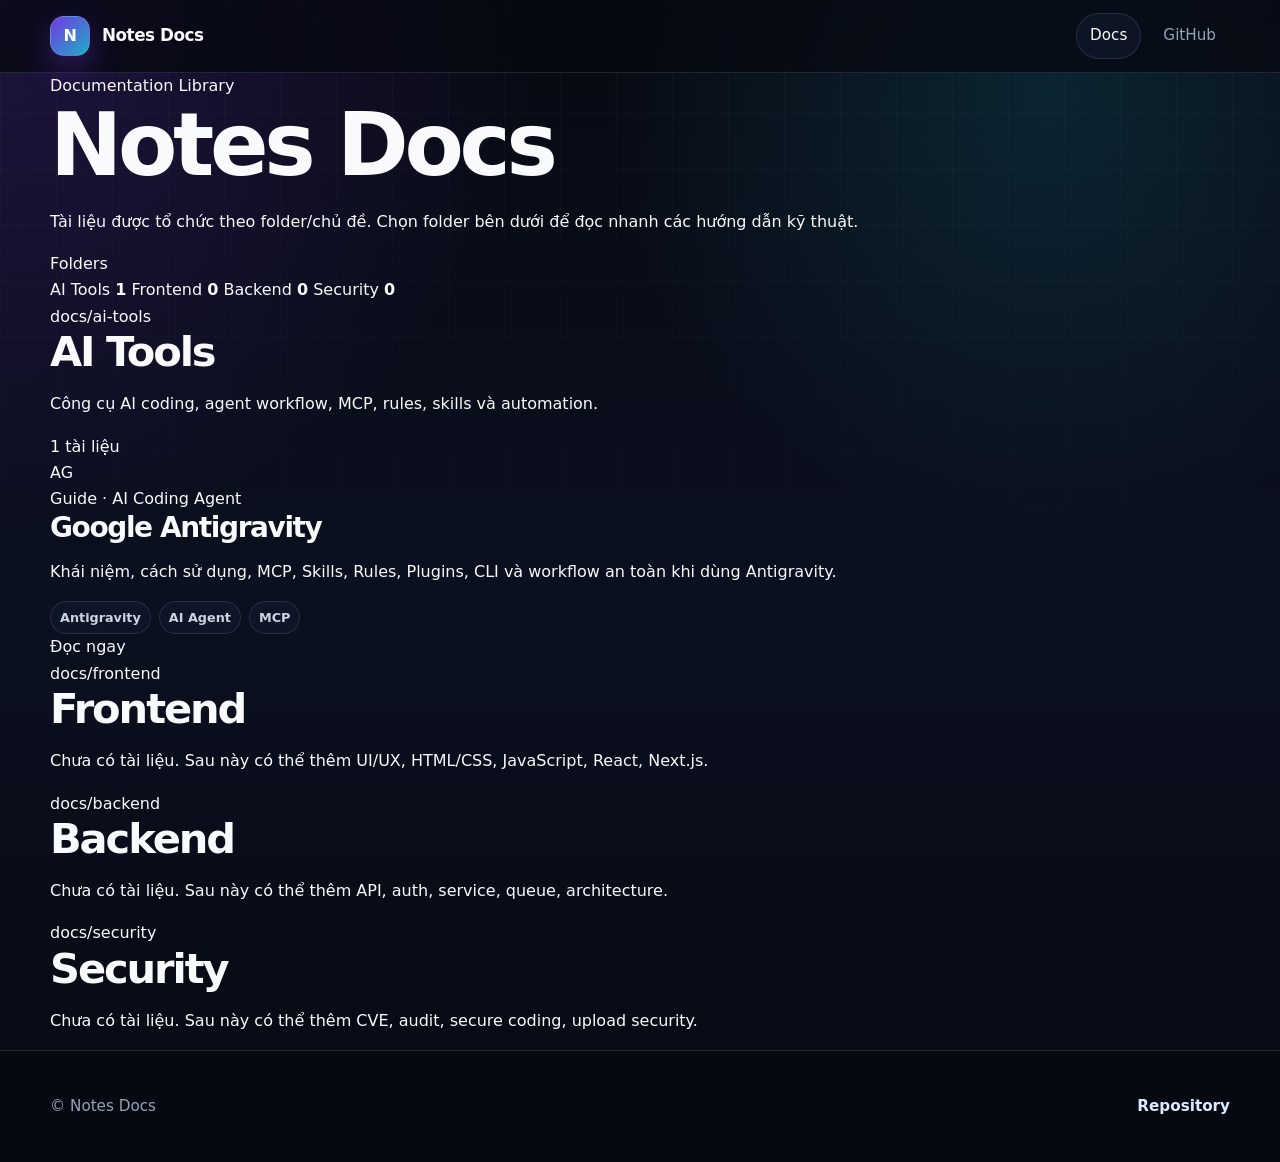
==== commit 680bac52: "site: rebuild homepage with responsive folder library" ====
--- a/index.html
+++ b/index.html
@@ -5,11 +5,10 @@
   <meta name="viewport" content="width=device-width, initial-scale=1.0" />
   <meta name="description" content="Kho tài liệu kỹ thuật cá nhân tổ chức theo từng thư mục." />
   <title>Notes Docs</title>
-  <link rel="stylesheet" href="assets/css/styles.css" />
+  <link rel="stylesheet" href="assets/css/styles.css?v=20260603-mobile-folder-ui" />
 </head>
 <body>
-  <div class="page-glow page-glow-one"></div>
-  <div class="page-glow page-glow-two"></div>
+  <div class="page-bg" aria-hidden="true"></div>
 
   <header class="site-header">
     <div class="container header-inner">
@@ -24,82 +23,86 @@
     </div>
   </header>
 
-  <main class="home-main docs-home">
-    <section class="docs-top">
-      <div class="container docs-top-inner">
-        <p class="eyebrow">Documentation Library</p>
+  <main class="docs-shell">
+    <section class="docs-hero">
+      <div class="container docs-hero-inner">
+        <div class="hero-label">Documentation Library</div>
         <h1>Notes Docs</h1>
-        <p>
-          Tài liệu được tổ chức theo từng folder/chủ đề để dễ mở rộng, dễ tìm và dễ đọc trên GitHub Pages.
-        </p>
+        <p>Tài liệu được tổ chức theo folder/chủ đề. Chọn folder bên dưới để đọc nhanh các hướng dẫn kỹ thuật.</p>
       </div>
     </section>
 
-    <section class="folder-layout section" aria-label="Thư viện tài liệu">
-      <div class="container folder-layout-inner">
-        <aside class="folder-sidebar" aria-label="Danh mục tài liệu">
-          <div class="sidebar-block">
-            <span class="sidebar-label">Folders</span>
-            <a class="sidebar-link active" href="#ai-tools">
+    <section class="docs-browser" aria-label="Thư viện tài liệu">
+      <div class="container docs-browser-inner">
+        <aside class="folder-nav" aria-label="Danh mục folder">
+          <div class="folder-nav-card">
+            <div class="folder-nav-title">Folders</div>
+            <a class="folder-nav-item is-active" href="#ai-tools">
               <span>AI Tools</span>
-              <strong>01</strong>
+              <strong>1</strong>
             </a>
-            <a class="sidebar-link muted" href="#coming-soon">
+            <a class="folder-nav-item" href="#frontend">
               <span>Frontend</span>
-              <strong>00</strong>
+              <strong>0</strong>
             </a>
-            <a class="sidebar-link muted" href="#coming-soon">
+            <a class="folder-nav-item" href="#backend">
               <span>Backend</span>
-              <strong>00</strong>
+              <strong>0</strong>
             </a>
-            <a class="sidebar-link muted" href="#coming-soon">
+            <a class="folder-nav-item" href="#security">
               <span>Security</span>
-              <strong>00</strong>
+              <strong>0</strong>
             </a>
           </div>
         </aside>
 
-        <div class="folder-content">
-          <section id="ai-tools" class="folder-section">
-            <div class="folder-heading">
+        <div class="folder-main">
+          <section id="ai-tools" class="folder-panel">
+            <div class="folder-panel-head">
               <div>
-                <div class="folder-badge">Folder</div>
+                <span class="folder-chip">docs/ai-tools</span>
                 <h2>AI Tools</h2>
-                <p>Các tài liệu về công cụ AI coding, agent workflow, MCP, rules, skills và automation.</p>
+                <p>Công cụ AI coding, agent workflow, MCP, rules, skills và automation.</p>
               </div>
-              <span class="folder-count">01 doc</span>
+              <span class="doc-count">1 tài liệu</span>
             </div>
 
-            <div class="folder-grid">
-              <article class="doc-tile">
-                <a class="tile-icon" href="docs/ai-tools/antigravity-google.html" aria-label="Đọc Google Antigravity">
+            <div class="doc-grid">
+              <article class="doc-card">
+                <a class="doc-card-icon" href="docs/ai-tools/antigravity-google.html" aria-label="Đọc Google Antigravity">
                   <span>AG</span>
                 </a>
-                <div class="tile-body">
-                  <div class="doc-kicker">Guide · AI Coding Agent</div>
+                <div class="doc-card-body">
+                  <div class="doc-meta">Guide · AI Coding Agent</div>
                   <h3><a href="docs/ai-tools/antigravity-google.html">Google Antigravity</a></h3>
-                  <p>
-                    Khái niệm, cách sử dụng, MCP, Skills, Rules, Plugins, CLI và workflow an toàn khi dùng Antigravity.
-                  </p>
+                  <p>Khái niệm, cách sử dụng, MCP, Skills, Rules, Plugins, CLI và workflow an toàn khi dùng Antigravity.</p>
                   <div class="doc-tags" aria-label="Chủ đề tài liệu">
                     <span>Antigravity</span>
                     <span>AI Agent</span>
                     <span>MCP</span>
                   </div>
                 </div>
-                <a class="tile-read" href="docs/ai-tools/antigravity-google.html">Đọc →</a>
+                <a class="doc-read" href="docs/ai-tools/antigravity-google.html">Đọc ngay</a>
               </article>
             </div>
           </section>
 
-          <section id="coming-soon" class="folder-section muted-section">
-            <div class="folder-heading small">
-              <div>
-                <div class="folder-badge">Next</div>
-                <h2>Folder tiếp theo</h2>
-                <p>Frontend, Backend, Security hoặc Database sẽ được thêm khi có tài liệu mới.</p>
-              </div>
-            </div>
+          <section id="frontend" class="empty-folder-panel">
+            <span class="folder-chip">docs/frontend</span>
+            <h2>Frontend</h2>
+            <p>Chưa có tài liệu. Sau này có thể thêm UI/UX, HTML/CSS, JavaScript, React, Next.js.</p>
+          </section>
+
+          <section id="backend" class="empty-folder-panel">
+            <span class="folder-chip">docs/backend</span>
+            <h2>Backend</h2>
+            <p>Chưa có tài liệu. Sau này có thể thêm API, auth, service, queue, architecture.</p>
+          </section>
+
+          <section id="security" class="empty-folder-panel">
+            <span class="folder-chip">docs/security</span>
+            <h2>Security</h2>
+            <p>Chưa có tài liệu. Sau này có thể thêm CVE, audit, secure coding, upload security.</p>
           </section>
         </div>
       </div>
--- a/assets/css/styles.css
+++ b/assets/css/styles.css
@@ -1,7 +1,6 @@
 :root {
   color-scheme: dark;
   --bg: #070a12;
-  --bg-soft: #0b1020;
   --surface: rgba(15, 23, 42, 0.82);
   --surface-solid: #101827;
   --surface-soft: rgba(30, 41, 59, 0.72);
@@ -17,19 +16,14 @@
   --code-bg: #020617;
   --code-text: #e5e7eb;
   --shadow: 0 24px 80px rgba(0, 0, 0, 0.45);
-  --radius-xl: 32px;
-  --radius-lg: 24px;
+  --radius-xl: 30px;
+  --radius-lg: 22px;
   --radius-md: 16px;
   --radius-sm: 10px;
 }
 
-* {
-  box-sizing: border-box;
-}
-
-html {
-  scroll-behavior: smooth;
-}
+* { box-sizing: border-box; }
+html { scroll-behavior: smooth; }
 
 body {
   min-height: 100vh;
@@ -37,9 +31,9 @@
   font-family: Inter, ui-sans-serif, system-ui, -apple-system, BlinkMacSystemFont, "Segoe UI", sans-serif;
   color: var(--text);
   background:
-    radial-gradient(circle at top left, rgba(124, 58, 237, 0.22), transparent 34rem),
-    radial-gradient(circle at 80% 12%, rgba(34, 211, 238, 0.14), transparent 28rem),
-    linear-gradient(180deg, #070a12 0%, #0b1020 48%, #070a12 100%);
+    radial-gradient(circle at top left, rgba(124, 58, 237, 0.2), transparent 34rem),
+    radial-gradient(circle at 82% 8%, rgba(34, 211, 238, 0.13), transparent 28rem),
+    linear-gradient(180deg, #070a12 0%, #0b1020 52%, #070a12 100%);
   line-height: 1.65;
 }
 
@@ -53,18 +47,11 @@
     linear-gradient(rgba(148, 163, 184, 0.05) 1px, transparent 1px),
     linear-gradient(90deg, rgba(148, 163, 184, 0.05) 1px, transparent 1px);
   background-size: 56px 56px;
-  mask-image: linear-gradient(to bottom, rgba(0, 0, 0, 0.9), transparent 78%);
-}
-
-img {
-  max-width: 100%;
-  display: block;
-}
-
-a {
-  color: inherit;
-  text-decoration: none;
-}
+  mask-image: linear-gradient(to bottom, rgba(0, 0, 0, 0.85), transparent 78%);
+}
+
+a { color: inherit; text-decoration: none; }
+img { display: block; max-width: 100%; }
 
 code {
   padding: 0.15rem 0.4rem;
@@ -75,15 +62,10 @@
   font-size: 0.92em;
 }
 
-pre code {
-  padding: 0;
-  border: 0;
-  background: transparent;
-  color: inherit;
-}
+pre code { padding: 0; border: 0; background: transparent; color: inherit; }
 
 .container {
-  width: min(1120px, calc(100% - 32px));
+  width: min(1180px, calc(100% - 32px));
   margin: 0 auto;
 }
 
@@ -97,8 +79,8 @@
 .page-glow-one {
   width: 340px;
   height: 340px;
-  left: -140px;
-  top: 120px;
+  left: -150px;
+  top: 110px;
   border-radius: 999px;
   background: rgba(124, 58, 237, 0.18);
 }
@@ -106,7 +88,7 @@
 .page-glow-two {
   width: 420px;
   height: 420px;
-  right: -160px;
+  right: -170px;
   top: 220px;
   border-radius: 999px;
   background: rgba(34, 211, 238, 0.12);
@@ -144,15 +126,12 @@
   place-items: center;
   border: 1px solid rgba(255, 255, 255, 0.12);
   border-radius: 14px;
-  background:
-    linear-gradient(135deg, rgba(124, 58, 237, 0.95), rgba(34, 211, 238, 0.82));
+  background: linear-gradient(135deg, rgba(124, 58, 237, 0.95), rgba(34, 211, 238, 0.82));
   color: #fff;
   box-shadow: 0 12px 30px rgba(124, 58, 237, 0.34);
 }
 
-.brand-text {
-  font-size: 1.05rem;
-}
+.brand-text { font-size: 1.05rem; }
 
 .site-nav {
   display: flex;
@@ -175,30 +154,7 @@
   color: var(--text);
 }
 
-.home-main {
-  min-height: calc(100vh - 130px);
-}
-
-.library-hero {
-  padding: 78px 0 34px;
-}
-
-.library-hero-inner {
-  display: grid;
-  grid-template-columns: minmax(0, 1fr) 330px;
-  gap: 28px;
-  align-items: end;
-}
-
-.hero-copy {
-  padding: clamp(26px, 5vw, 46px);
-  border: 1px solid var(--border);
-  border-radius: var(--radius-xl);
-  background:
-    linear-gradient(135deg, rgba(15, 23, 42, 0.92), rgba(15, 23, 42, 0.64)),
-    radial-gradient(circle at top right, rgba(124, 58, 237, 0.22), transparent 22rem);
-  box-shadow: var(--shadow);
-}
+.home-main { min-height: calc(100vh - 130px); }
 
 .eyebrow {
   margin: 0 0 12px;
@@ -209,226 +165,220 @@
   text-transform: uppercase;
 }
 
-h1,
-h2,
-h3 {
-  line-height: 1.08;
-  letter-spacing: -0.05em;
-}
-
-h1 {
-  max-width: 850px;
-  margin: 0;
-  font-size: clamp(3.1rem, 7vw, 6.4rem);
-}
-
-h2 {
-  margin: 0;
-  font-size: clamp(1.8rem, 4vw, 3rem);
-}
-
-h3 {
-  margin: 0 0 12px;
-  font-size: clamp(1.6rem, 3vw, 2.35rem);
-}
-
-.library-subtitle {
+h1, h2, h3 { line-height: 1.08; letter-spacing: -0.05em; }
+h1 { margin: 0; font-size: clamp(2.6rem, 7vw, 5.4rem); }
+h2 { margin: 0; font-size: clamp(1.65rem, 4vw, 2.6rem); }
+h3 { margin: 0 0 10px; font-size: clamp(1.25rem, 3vw, 1.75rem); }
+
+.section { padding: 34px 0 82px; }
+
+.docs-top { padding: 56px 0 18px; }
+.docs-top-inner {
+  max-width: 860px;
+}
+.docs-top p:not(.eyebrow) {
   max-width: 760px;
-  margin: 22px 0 0;
-  color: var(--muted);
-  font-size: 1.08rem;
-}
-
-.hero-panel {
+  margin: 18px 0 0;
+  color: var(--muted);
+  font-size: 1.05rem;
+}
+
+.folder-layout-inner {
   display: grid;
-  gap: 12px;
-  padding: 18px;
-  border: 1px solid var(--border);
-  border-radius: var(--radius-xl);
+  grid-template-columns: 250px minmax(0, 1fr);
+  gap: 26px;
+  align-items: start;
+}
+
+.folder-sidebar {
+  position: sticky;
+  top: 96px;
+}
+
+.sidebar-block {
+  padding: 16px;
+  border: 1px solid var(--border);
+  border-radius: var(--radius-lg);
   background: rgba(15, 23, 42, 0.72);
   box-shadow: var(--shadow);
 }
 
-.hero-panel > div {
-  padding: 18px;
-  border: 1px solid var(--border);
-  border-radius: 18px;
-  background: rgba(2, 6, 23, 0.42);
-}
-
-.panel-label {
+.sidebar-label {
   display: block;
-  color: var(--muted);
-  font-size: 0.82rem;
+  margin: 4px 8px 12px;
+  color: var(--muted);
+  font-size: 0.72rem;
+  font-weight: 850;
+  letter-spacing: 0.16em;
+  text-transform: uppercase;
+}
+
+.sidebar-link {
+  display: flex;
+  align-items: center;
+  justify-content: space-between;
+  gap: 12px;
+  padding: 12px 12px;
+  border: 1px solid transparent;
+  border-radius: 14px;
+  color: #cbd5e1;
   font-weight: 750;
-  text-transform: uppercase;
-  letter-spacing: 0.12em;
-}
-
-.hero-panel strong {
-  display: block;
-  margin-top: 8px;
-  font-size: 2.2rem;
-  line-height: 1;
-  letter-spacing: -0.07em;
-}
-
-.section {
-  padding: 42px 0 78px;
-}
-
-.docs-section {
-  padding-top: 18px;
-}
-
-.section-heading {
-  max-width: 760px;
-  margin-bottom: 24px;
-}
-
-.section-heading p:not(.eyebrow) {
-  color: var(--muted);
-}
-
-.compact-heading {
-  display: flex;
-  align-items: flex-end;
-  justify-content: space-between;
-  gap: 20px;
-  max-width: none;
-}
-
-.compact-heading p {
-  margin: 0;
-}
-
-.docs-list {
-  display: grid;
-  gap: 18px;
-}
-
-.doc-card-featured {
-  position: relative;
-  display: grid;
-  grid-template-columns: 180px minmax(0, 1fr) auto;
-  gap: 28px;
-  align-items: center;
-  overflow: hidden;
-  padding: clamp(20px, 4vw, 32px);
+}
+
+.sidebar-link + .sidebar-link { margin-top: 6px; }
+.sidebar-link strong { color: var(--muted); font-size: 0.86rem; }
+.sidebar-link:hover,
+.sidebar-link.active {
+  border-color: var(--border-strong);
+  background: rgba(124, 58, 237, 0.12);
+  color: var(--text);
+}
+.sidebar-link.muted { opacity: 0.68; }
+
+.folder-content { display: grid; gap: 24px; }
+
+.folder-section {
+  padding: clamp(22px, 4vw, 34px);
   border: 1px solid var(--border);
   border-radius: var(--radius-xl);
   background:
-    linear-gradient(135deg, rgba(15, 23, 42, 0.92), rgba(15, 23, 42, 0.76)),
-    radial-gradient(circle at top left, rgba(124, 58, 237, 0.18), transparent 24rem);
+    linear-gradient(135deg, rgba(15, 23, 42, 0.88), rgba(15, 23, 42, 0.66)),
+    radial-gradient(circle at top right, rgba(124, 58, 237, 0.14), transparent 26rem);
   box-shadow: var(--shadow);
 }
 
-.doc-card-featured::after {
-  content: "";
-  position: absolute;
-  inset: 0;
-  pointer-events: none;
-  border-radius: inherit;
-  background: linear-gradient(135deg, rgba(255, 255, 255, 0.09), transparent 34%, rgba(34, 211, 238, 0.08));
-  opacity: 0.7;
-}
-
-.doc-card-featured > * {
-  position: relative;
-  z-index: 1;
-}
-
-.doc-cover {
-  min-height: 180px;
-  display: flex;
-  flex-direction: column;
+.folder-heading {
+  display: flex;
+  align-items: flex-start;
   justify-content: space-between;
+  gap: 18px;
+  margin-bottom: 22px;
+}
+
+.folder-heading p {
+  max-width: 720px;
+  margin: 12px 0 0;
+  color: var(--muted);
+}
+
+.folder-heading.small { margin-bottom: 0; }
+
+.folder-badge {
+  width: fit-content;
+  margin-bottom: 10px;
+  padding: 6px 10px;
+  border: 1px solid rgba(34, 211, 238, 0.22);
+  border-radius: 999px;
+  background: rgba(34, 211, 238, 0.08);
+  color: var(--cyan);
+  font-size: 0.72rem;
+  font-weight: 850;
+  letter-spacing: 0.12em;
+  text-transform: uppercase;
+}
+
+.folder-count {
+  padding: 8px 11px;
+  border: 1px solid var(--border);
+  border-radius: 999px;
+  background: rgba(2, 6, 23, 0.45);
+  color: #cbd5e1;
+  font-size: 0.85rem;
+  font-weight: 850;
+  white-space: nowrap;
+}
+
+.folder-grid { display: grid; gap: 14px; }
+
+.doc-tile {
+  display: grid;
+  grid-template-columns: 86px minmax(0, 1fr) auto;
+  gap: 18px;
+  align-items: center;
   padding: 18px;
-  border: 1px solid var(--border-strong);
-  border-radius: 24px;
-  background:
-    radial-gradient(circle at top right, rgba(34, 211, 238, 0.24), transparent 8rem),
-    linear-gradient(135deg, rgba(124, 58, 237, 0.9), rgba(30, 41, 59, 0.92));
-}
-
-.doc-icon {
-  width: 58px;
-  height: 58px;
+  border: 1px solid var(--border);
+  border-radius: 22px;
+  background: rgba(2, 6, 23, 0.36);
+}
+
+.doc-tile:hover {
+  border-color: rgba(34, 211, 238, 0.32);
+  background: rgba(15, 23, 42, 0.78);
+}
+
+.tile-icon {
+  height: 86px;
   display: grid;
   place-items: center;
-  border-radius: 18px;
-  background: rgba(255, 255, 255, 0.14);
+  border: 1px solid var(--border-strong);
+  border-radius: 20px;
+  background:
+    radial-gradient(circle at top right, rgba(34, 211, 238, 0.26), transparent 5rem),
+    linear-gradient(135deg, rgba(124, 58, 237, 0.9), rgba(30, 41, 59, 0.92));
+}
+
+.tile-icon span {
   color: #fff;
+  font-size: 1.15rem;
   font-weight: 950;
   letter-spacing: -0.08em;
 }
 
-.doc-status {
-  width: fit-content;
-  padding: 6px 10px;
-  border: 1px solid rgba(255, 255, 255, 0.18);
-  border-radius: 999px;
-  background: rgba(2, 6, 23, 0.32);
-  color: #d1fae5;
-  font-size: 0.78rem;
-  font-weight: 850;
-}
-
 .doc-kicker {
-  margin-bottom: 12px;
+  margin-bottom: 8px;
   color: var(--cyan);
-  font-size: 0.78rem;
+  font-size: 0.74rem;
   font-weight: 850;
   letter-spacing: 0.12em;
   text-transform: uppercase;
 }
 
-.doc-content p {
-  max-width: 760px;
+.tile-body p {
+  max-width: 720px;
   margin: 0;
   color: var(--muted);
 }
 
-.doc-content h3 a:hover {
-  color: var(--text-soft);
-}
+.tile-body h3 a:hover { color: var(--text-soft); }
 
 .doc-tags {
   display: flex;
   flex-wrap: wrap;
   gap: 8px;
-  margin-top: 20px;
+  margin-top: 14px;
 }
 
 .doc-tags span {
-  padding: 6px 10px;
+  padding: 5px 9px;
   border: 1px solid var(--border);
   border-radius: 999px;
   background: rgba(15, 23, 42, 0.74);
   color: #cbd5e1;
-  font-size: 0.84rem;
+  font-size: 0.8rem;
   font-weight: 750;
 }
 
+.tile-read,
 .read-link {
   display: inline-flex;
   align-items: center;
   justify-content: center;
-  gap: 10px;
-  min-height: 50px;
-  padding: 0 18px;
+  min-height: 42px;
+  padding: 0 14px;
   border: 1px solid rgba(255, 255, 255, 0.16);
   border-radius: 999px;
   background: linear-gradient(135deg, var(--primary), var(--primary-strong));
   color: #fff;
   font-weight: 850;
   white-space: nowrap;
-  box-shadow: 0 18px 36px rgba(124, 58, 237, 0.28);
-}
-
-.read-link:hover {
-  transform: translateY(-1px);
-  box-shadow: 0 22px 44px rgba(124, 58, 237, 0.36);
+  box-shadow: 0 14px 30px rgba(124, 58, 237, 0.22);
+}
+
+.tile-read:hover,
+.read-link:hover { transform: translateY(-1px); }
+
+.muted-section {
+  opacity: 0.78;
 }
 
 .site-footer {
@@ -446,10 +396,7 @@
   font-size: 0.95rem;
 }
 
-.footer-inner a {
-  color: var(--text-soft);
-  font-weight: 750;
-}
+.footer-inner a { color: var(--text-soft); font-weight: 750; }
 
 .article-page {
   background:
@@ -457,9 +404,7 @@
     linear-gradient(180deg, #070a12 0%, #0b1020 52%, #070a12 100%);
 }
 
-.article-layout {
-  padding: 48px 0 72px;
-}
+.article-layout { padding: 48px 0 72px; }
 
 .article-shell {
   max-width: 960px;
@@ -471,30 +416,17 @@
   box-shadow: var(--shadow);
 }
 
-.article-shell h1 {
-  font-size: clamp(2.1rem, 5vw, 4rem);
-}
-
+.article-shell h1 { font-size: clamp(2.1rem, 5vw, 4rem); }
 .article-shell h2 {
   margin-top: 48px;
   padding-top: 16px;
   border-top: 1px solid var(--border);
   font-size: clamp(1.6rem, 3vw, 2.2rem);
 }
-
-.article-shell h3 {
-  margin-top: 28px;
-}
-
+.article-shell h3 { margin-top: 28px; }
 .article-shell p,
-.article-shell li {
-  color: #cbd5e1;
-}
-
-.article-shell a {
-  color: #93c5fd;
-  font-weight: 750;
-}
+.article-shell li { color: #cbd5e1; }
+.article-shell a { color: #93c5fd; font-weight: 750; }
 
 .article-shell table {
   width: 100%;
@@ -512,9 +444,7 @@
   vertical-align: top;
 }
 
-.article-shell th {
-  background: rgba(30, 41, 59, 0.72);
-}
+.article-shell th { background: rgba(30, 41, 59, 0.72); }
 
 .article-shell pre {
   overflow-x: auto;
@@ -541,41 +471,25 @@
 }
 
 @media (max-width: 980px) {
-  .library-hero-inner,
-  .doc-card-featured {
-    grid-template-columns: 1fr;
-  }
-
-  .hero-panel {
-    grid-template-columns: repeat(3, 1fr);
-  }
-
-  .doc-cover {
-    min-height: 150px;
-  }
+  .folder-layout-inner { grid-template-columns: 1fr; }
+  .folder-sidebar { position: static; }
+  .sidebar-block { display: grid; grid-template-columns: repeat(2, minmax(0, 1fr)); gap: 8px; }
+  .sidebar-label { grid-column: 1 / -1; }
+  .sidebar-link + .sidebar-link { margin-top: 0; }
 }
 
 @media (max-width: 720px) {
   .header-inner,
   .footer-inner,
-  .compact-heading {
+  .folder-heading {
     align-items: flex-start;
     flex-direction: column;
   }
 
-  .site-nav {
-    flex-wrap: wrap;
-  }
-
-  .library-hero {
-    padding-top: 42px;
-  }
-
-  .hero-panel {
-    grid-template-columns: 1fr;
-  }
-
-  .read-link {
-    width: 100%;
-  }
-}
+  .site-nav { flex-wrap: wrap; }
+  .docs-top { padding-top: 42px; }
+  .sidebar-block { grid-template-columns: 1fr; }
+  .doc-tile { grid-template-columns: 1fr; }
+  .tile-icon { height: 120px; }
+  .tile-read { width: 100%; }
+}
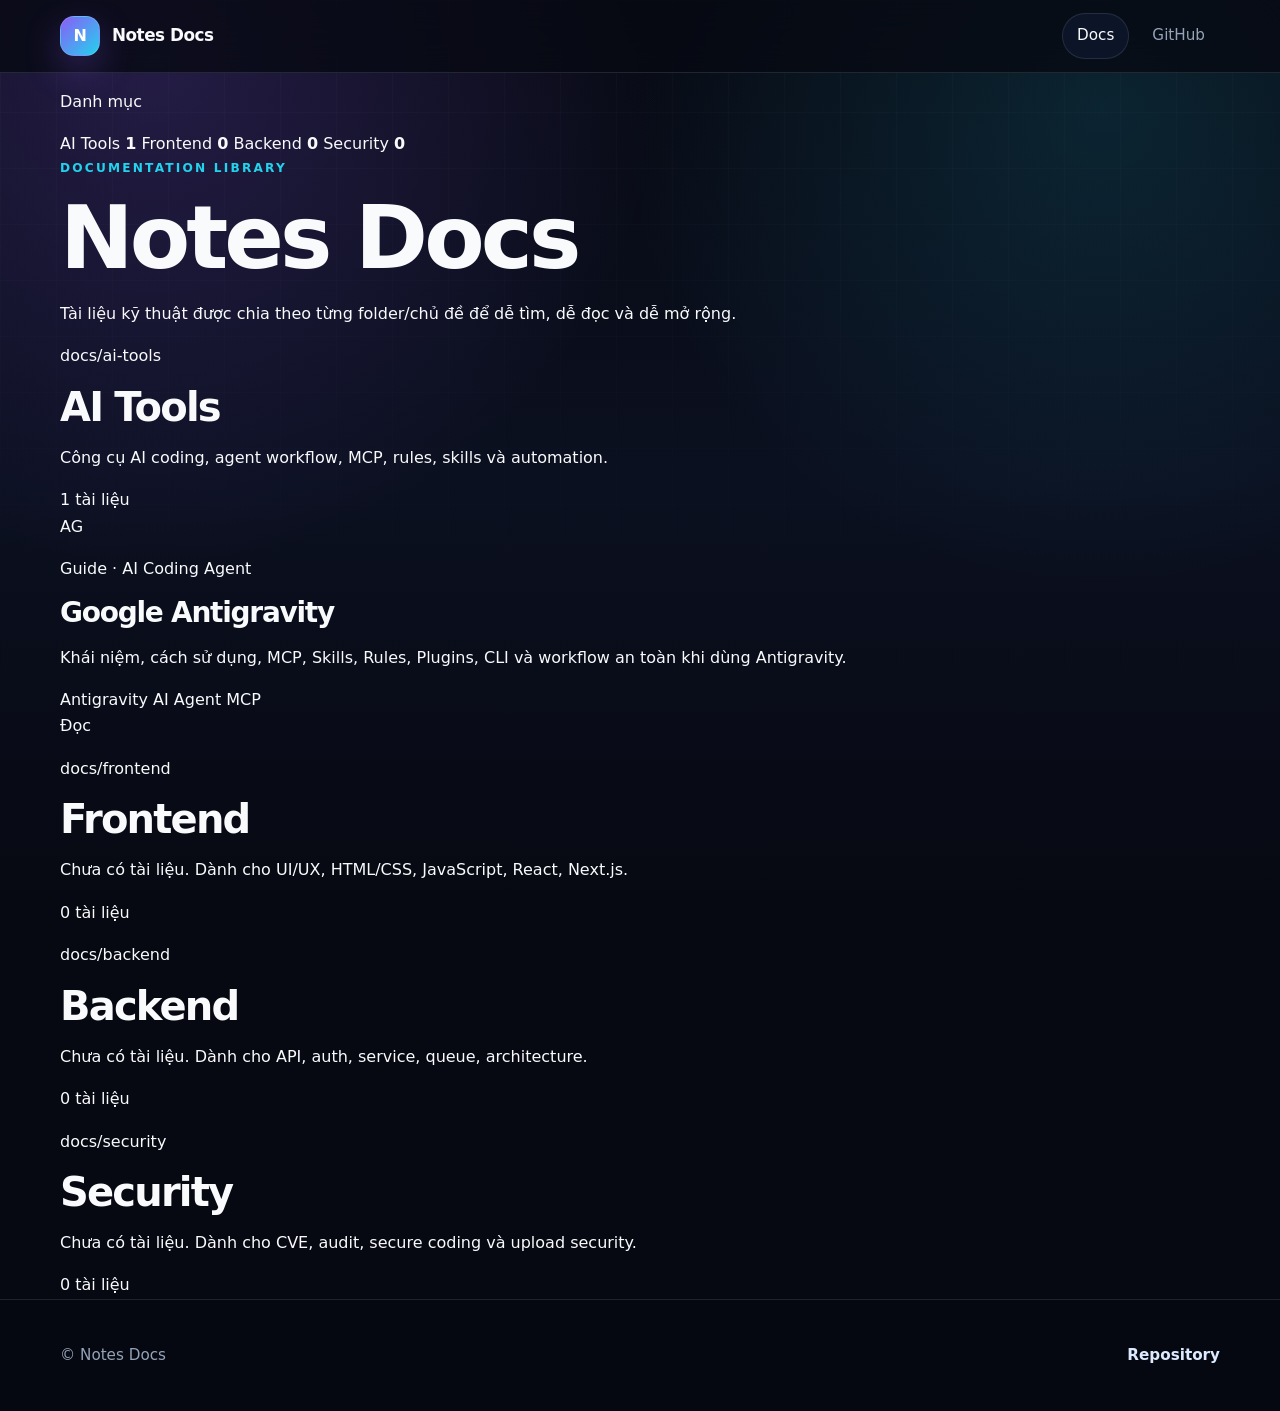
==== commit 4d4e9978: "site: clarify homepage information architecture" ====
--- a/index.html
+++ b/index.html
@@ -5,11 +5,9 @@
   <meta name="viewport" content="width=device-width, initial-scale=1.0" />
   <meta name="description" content="Kho tài liệu kỹ thuật cá nhân tổ chức theo từng thư mục." />
   <title>Notes Docs</title>
-  <link rel="stylesheet" href="assets/css/styles.css?v=20260603-mobile-folder-ui" />
+  <link rel="stylesheet" href="assets/css/styles.css?v=20260603-clear-layout" />
 </head>
 <body>
-  <div class="page-bg" aria-hidden="true"></div>
-
   <header class="site-header">
     <div class="container header-inner">
       <a class="brand" href="index.html" aria-label="Notes Docs Home">
@@ -23,90 +21,99 @@
     </div>
   </header>
 
-  <main class="docs-shell">
-    <section class="docs-hero">
-      <div class="container docs-hero-inner">
-        <div class="hero-label">Documentation Library</div>
-        <h1>Notes Docs</h1>
-        <p>Tài liệu được tổ chức theo folder/chủ đề. Chọn folder bên dưới để đọc nhanh các hướng dẫn kỹ thuật.</p>
-      </div>
-    </section>
+  <main class="docs-page">
+    <div class="container docs-layout">
+      <aside class="docs-sidebar" aria-label="Danh mục tài liệu">
+        <div class="sidebar-card">
+          <p class="sidebar-title">Danh mục</p>
+          <a class="sidebar-item active" href="#ai-tools">
+            <span>AI Tools</span>
+            <strong>1</strong>
+          </a>
+          <a class="sidebar-item" href="#frontend">
+            <span>Frontend</span>
+            <strong>0</strong>
+          </a>
+          <a class="sidebar-item" href="#backend">
+            <span>Backend</span>
+            <strong>0</strong>
+          </a>
+          <a class="sidebar-item" href="#security">
+            <span>Security</span>
+            <strong>0</strong>
+          </a>
+        </div>
+      </aside>
 
-    <section class="docs-browser" aria-label="Thư viện tài liệu">
-      <div class="container docs-browser-inner">
-        <aside class="folder-nav" aria-label="Danh mục folder">
-          <div class="folder-nav-card">
-            <div class="folder-nav-title">Folders</div>
-            <a class="folder-nav-item is-active" href="#ai-tools">
-              <span>AI Tools</span>
-              <strong>1</strong>
-            </a>
-            <a class="folder-nav-item" href="#frontend">
-              <span>Frontend</span>
-              <strong>0</strong>
-            </a>
-            <a class="folder-nav-item" href="#backend">
-              <span>Backend</span>
-              <strong>0</strong>
-            </a>
-            <a class="folder-nav-item" href="#security">
-              <span>Security</span>
-              <strong>0</strong>
-            </a>
+      <section class="docs-content" aria-label="Nội dung thư viện">
+        <div class="page-heading">
+          <p class="eyebrow">Documentation Library</p>
+          <h1>Notes Docs</h1>
+          <p>Tài liệu kỹ thuật được chia theo từng folder/chủ đề để dễ tìm, dễ đọc và dễ mở rộng.</p>
+        </div>
+
+        <section id="ai-tools" class="folder-group">
+          <div class="folder-header">
+            <div>
+              <p class="folder-path">docs/ai-tools</p>
+              <h2>AI Tools</h2>
+              <p>Công cụ AI coding, agent workflow, MCP, rules, skills và automation.</p>
+            </div>
+            <span class="folder-total">1 tài liệu</span>
           </div>
-        </aside>
 
-        <div class="folder-main">
-          <section id="ai-tools" class="folder-panel">
-            <div class="folder-panel-head">
-              <div>
-                <span class="folder-chip">docs/ai-tools</span>
-                <h2>AI Tools</h2>
-                <p>Công cụ AI coding, agent workflow, MCP, rules, skills và automation.</p>
+          <div class="document-list">
+            <article class="document-card">
+              <div class="document-icon">AG</div>
+              <div class="document-body">
+                <p class="document-type">Guide · AI Coding Agent</p>
+                <h3><a href="docs/ai-tools/antigravity-google.html">Google Antigravity</a></h3>
+                <p>Khái niệm, cách sử dụng, MCP, Skills, Rules, Plugins, CLI và workflow an toàn khi dùng Antigravity.</p>
+                <div class="document-tags" aria-label="Chủ đề tài liệu">
+                  <span>Antigravity</span>
+                  <span>AI Agent</span>
+                  <span>MCP</span>
+                </div>
               </div>
-              <span class="doc-count">1 tài liệu</span>
+              <a class="document-action" href="docs/ai-tools/antigravity-google.html">Đọc</a>
+            </article>
+          </div>
+        </section>
+
+        <section id="frontend" class="folder-group empty">
+          <div class="folder-header">
+            <div>
+              <p class="folder-path">docs/frontend</p>
+              <h2>Frontend</h2>
+              <p>Chưa có tài liệu. Dành cho UI/UX, HTML/CSS, JavaScript, React, Next.js.</p>
             </div>
+            <span class="folder-total">0 tài liệu</span>
+          </div>
+        </section>
 
-            <div class="doc-grid">
-              <article class="doc-card">
-                <a class="doc-card-icon" href="docs/ai-tools/antigravity-google.html" aria-label="Đọc Google Antigravity">
-                  <span>AG</span>
-                </a>
-                <div class="doc-card-body">
-                  <div class="doc-meta">Guide · AI Coding Agent</div>
-                  <h3><a href="docs/ai-tools/antigravity-google.html">Google Antigravity</a></h3>
-                  <p>Khái niệm, cách sử dụng, MCP, Skills, Rules, Plugins, CLI và workflow an toàn khi dùng Antigravity.</p>
-                  <div class="doc-tags" aria-label="Chủ đề tài liệu">
-                    <span>Antigravity</span>
-                    <span>AI Agent</span>
-                    <span>MCP</span>
-                  </div>
-                </div>
-                <a class="doc-read" href="docs/ai-tools/antigravity-google.html">Đọc ngay</a>
-              </article>
+        <section id="backend" class="folder-group empty">
+          <div class="folder-header">
+            <div>
+              <p class="folder-path">docs/backend</p>
+              <h2>Backend</h2>
+              <p>Chưa có tài liệu. Dành cho API, auth, service, queue, architecture.</p>
             </div>
-          </section>
+            <span class="folder-total">0 tài liệu</span>
+          </div>
+        </section>
 
-          <section id="frontend" class="empty-folder-panel">
-            <span class="folder-chip">docs/frontend</span>
-            <h2>Frontend</h2>
-            <p>Chưa có tài liệu. Sau này có thể thêm UI/UX, HTML/CSS, JavaScript, React, Next.js.</p>
-          </section>
-
-          <section id="backend" class="empty-folder-panel">
-            <span class="folder-chip">docs/backend</span>
-            <h2>Backend</h2>
-            <p>Chưa có tài liệu. Sau này có thể thêm API, auth, service, queue, architecture.</p>
-          </section>
-
-          <section id="security" class="empty-folder-panel">
-            <span class="folder-chip">docs/security</span>
-            <h2>Security</h2>
-            <p>Chưa có tài liệu. Sau này có thể thêm CVE, audit, secure coding, upload security.</p>
-          </section>
-        </div>
-      </div>
-    </section>
+        <section id="security" class="folder-group empty">
+          <div class="folder-header">
+            <div>
+              <p class="folder-path">docs/security</p>
+              <h2>Security</h2>
+              <p>Chưa có tài liệu. Dành cho CVE, audit, secure coding và upload security.</p>
+            </div>
+            <span class="folder-total">0 tài liệu</span>
+          </div>
+        </section>
+      </section>
+    </div>
   </main>
 
   <footer class="site-footer">
--- a/assets/css/styles.css
+++ b/assets/css/styles.css
@@ -1,39 +1,41 @@
 :root {
   color-scheme: dark;
-  --bg: #070a12;
-  --surface: rgba(15, 23, 42, 0.82);
-  --surface-solid: #101827;
-  --surface-soft: rgba(30, 41, 59, 0.72);
+  --bg: #070912;
+  --bg-2: #0b1020;
+  --panel: rgba(15, 23, 42, 0.78);
+  --panel-2: rgba(2, 6, 23, 0.58);
+  --card: rgba(15, 23, 42, 0.92);
   --text: #f8fafc;
-  --text-soft: #dbeafe;
   --muted: #94a3b8;
+  --muted-2: #64748b;
   --border: rgba(148, 163, 184, 0.18);
   --border-strong: rgba(148, 163, 184, 0.32);
-  --primary: #7c3aed;
-  --primary-strong: #a855f7;
-  --cyan: #22d3ee;
+  --primary: #8b5cf6;
+  --primary-2: #22d3ee;
   --green: #34d399;
   --code-bg: #020617;
   --code-text: #e5e7eb;
-  --shadow: 0 24px 80px rgba(0, 0, 0, 0.45);
-  --radius-xl: 30px;
+  --shadow: 0 24px 70px rgba(0, 0, 0, 0.42);
+  --radius-xl: 28px;
   --radius-lg: 22px;
   --radius-md: 16px;
   --radius-sm: 10px;
 }
 
-* { box-sizing: border-box; }
-html { scroll-behavior: smooth; }
+* {
+  box-sizing: border-box;
+}
+
+html {
+  scroll-behavior: smooth;
+}
 
 body {
   min-height: 100vh;
   margin: 0;
+  color: var(--text);
+  background: var(--bg);
   font-family: Inter, ui-sans-serif, system-ui, -apple-system, BlinkMacSystemFont, "Segoe UI", sans-serif;
-  color: var(--text);
-  background:
-    radial-gradient(circle at top left, rgba(124, 58, 237, 0.2), transparent 34rem),
-    radial-gradient(circle at 82% 8%, rgba(34, 211, 238, 0.13), transparent 28rem),
-    linear-gradient(180deg, #070a12 0%, #0b1020 52%, #070a12 100%);
   line-height: 1.65;
 }
 
@@ -43,63 +45,70 @@
   inset: 0;
   z-index: -3;
   pointer-events: none;
+  background:
+    radial-gradient(circle at 12% 6%, rgba(139, 92, 246, 0.22), transparent 32rem),
+    radial-gradient(circle at 86% 12%, rgba(34, 211, 238, 0.13), transparent 30rem),
+    linear-gradient(180deg, #070912 0%, #0b1020 54%, #070912 100%);
+}
+
+body::after {
+  content: "";
+  position: fixed;
+  inset: 0;
+  z-index: -2;
+  pointer-events: none;
   background-image:
-    linear-gradient(rgba(148, 163, 184, 0.05) 1px, transparent 1px),
-    linear-gradient(90deg, rgba(148, 163, 184, 0.05) 1px, transparent 1px);
+    linear-gradient(rgba(148, 163, 184, 0.045) 1px, transparent 1px),
+    linear-gradient(90deg, rgba(148, 163, 184, 0.045) 1px, transparent 1px);
   background-size: 56px 56px;
-  mask-image: linear-gradient(to bottom, rgba(0, 0, 0, 0.85), transparent 78%);
-}
-
-a { color: inherit; text-decoration: none; }
-img { display: block; max-width: 100%; }
+  mask-image: linear-gradient(to bottom, rgba(0, 0, 0, 0.9), transparent 78%);
+}
+
+a {
+  color: inherit;
+  text-decoration: none;
+}
+
+img {
+  display: block;
+  max-width: 100%;
+}
 
 code {
   padding: 0.15rem 0.4rem;
-  border: 1px solid rgba(124, 58, 237, 0.2);
+  border: 1px solid rgba(139, 92, 246, 0.25);
   border-radius: 0.45rem;
-  background: rgba(124, 58, 237, 0.12);
+  background: rgba(139, 92, 246, 0.12);
   color: #ddd6fe;
   font-size: 0.92em;
 }
 
-pre code { padding: 0; border: 0; background: transparent; color: inherit; }
+pre code {
+  padding: 0;
+  border: 0;
+  background: transparent;
+  color: inherit;
+}
 
 .container {
-  width: min(1180px, calc(100% - 32px));
+  width: min(1160px, calc(100% - 40px));
   margin: 0 auto;
 }
 
-.page-glow {
+.page-bg {
   position: fixed;
-  z-index: -2;
+  inset: 0;
+  z-index: -1;
   pointer-events: none;
-  filter: blur(12px);
-}
-
-.page-glow-one {
-  width: 340px;
-  height: 340px;
-  left: -150px;
-  top: 110px;
-  border-radius: 999px;
-  background: rgba(124, 58, 237, 0.18);
-}
-
-.page-glow-two {
-  width: 420px;
-  height: 420px;
-  right: -170px;
-  top: 220px;
-  border-radius: 999px;
-  background: rgba(34, 211, 238, 0.12);
+  overflow: hidden;
 }
 
 .site-header {
   position: sticky;
   top: 0;
-  z-index: 20;
+  z-index: 50;
   border-bottom: 1px solid var(--border);
-  background: rgba(7, 10, 18, 0.78);
+  background: rgba(7, 9, 18, 0.78);
   backdrop-filter: blur(18px);
 }
 
@@ -108,7 +117,7 @@
   display: flex;
   align-items: center;
   justify-content: space-between;
-  gap: 24px;
+  gap: 20px;
 }
 
 .brand {
@@ -124,14 +133,16 @@
   height: 40px;
   display: grid;
   place-items: center;
-  border: 1px solid rgba(255, 255, 255, 0.12);
+  border: 1px solid rgba(255, 255, 255, 0.14);
   border-radius: 14px;
-  background: linear-gradient(135deg, rgba(124, 58, 237, 0.95), rgba(34, 211, 238, 0.82));
+  background: linear-gradient(135deg, var(--primary), var(--primary-2));
   color: #fff;
-  box-shadow: 0 12px 30px rgba(124, 58, 237, 0.34);
-}
-
-.brand-text { font-size: 1.05rem; }
+  box-shadow: 0 14px 36px rgba(139, 92, 246, 0.3);
+}
+
+.brand-text {
+  font-size: 1.05rem;
+}
 
 .site-nav {
   display: flex;
@@ -142,7 +153,7 @@
 }
 
 .site-nav a {
-  padding: 9px 13px;
+  padding: 9px 14px;
   border: 1px solid transparent;
   border-radius: 999px;
 }
@@ -150,202 +161,258 @@
 .site-nav a:hover,
 .site-nav a[aria-current="page"] {
   border-color: var(--border);
-  background: rgba(15, 23, 42, 0.8);
+  background: rgba(15, 23, 42, 0.86);
   color: var(--text);
 }
 
-.home-main { min-height: calc(100vh - 130px); }
-
+.docs-shell {
+  min-height: calc(100vh - 130px);
+}
+
+.docs-hero {
+  padding: 54px 0 26px;
+}
+
+.docs-hero-inner {
+  max-width: 760px;
+}
+
+.hero-label,
 .eyebrow {
   margin: 0 0 12px;
-  color: var(--cyan);
+  color: var(--primary-2);
   font-size: 0.76rem;
   font-weight: 850;
   letter-spacing: 0.18em;
   text-transform: uppercase;
 }
 
-h1, h2, h3 { line-height: 1.08; letter-spacing: -0.05em; }
-h1 { margin: 0; font-size: clamp(2.6rem, 7vw, 5.4rem); }
-h2 { margin: 0; font-size: clamp(1.65rem, 4vw, 2.6rem); }
-h3 { margin: 0 0 10px; font-size: clamp(1.25rem, 3vw, 1.75rem); }
-
-.section { padding: 34px 0 82px; }
-
-.docs-top { padding: 56px 0 18px; }
-.docs-top-inner {
-  max-width: 860px;
-}
-.docs-top p:not(.eyebrow) {
-  max-width: 760px;
+h1,
+h2,
+h3 {
+  line-height: 1.08;
+  letter-spacing: -0.045em;
+}
+
+h1 {
+  margin: 0;
+  font-size: clamp(3rem, 9vw, 5.5rem);
+}
+
+h2 {
+  margin: 0;
+  font-size: clamp(1.75rem, 4vw, 2.5rem);
+}
+
+h3 {
+  margin: 0 0 10px;
+  font-size: clamp(1.25rem, 3vw, 1.75rem);
+}
+
+.docs-hero p {
+  max-width: 720px;
   margin: 18px 0 0;
   color: var(--muted);
   font-size: 1.05rem;
 }
 
-.folder-layout-inner {
+.docs-browser {
+  padding: 18px 0 86px;
+}
+
+.docs-browser-inner {
   display: grid;
-  grid-template-columns: 250px minmax(0, 1fr);
-  gap: 26px;
+  grid-template-columns: 260px minmax(0, 1fr);
+  gap: 24px;
   align-items: start;
 }
 
-.folder-sidebar {
+.folder-nav {
   position: sticky;
   top: 96px;
 }
 
-.sidebar-block {
-  padding: 16px;
+.folder-nav-card,
+.folder-panel,
+.empty-folder-panel,
+.article-shell {
   border: 1px solid var(--border);
+  background: linear-gradient(135deg, rgba(15, 23, 42, 0.92), rgba(15, 23, 42, 0.68));
+  box-shadow: var(--shadow);
+}
+
+.folder-nav-card {
+  padding: 14px;
   border-radius: var(--radius-lg);
-  background: rgba(15, 23, 42, 0.72);
-  box-shadow: var(--shadow);
-}
-
-.sidebar-label {
-  display: block;
+}
+
+.folder-nav-title {
   margin: 4px 8px 12px;
-  color: var(--muted);
+  color: var(--muted-2);
   font-size: 0.72rem;
   font-weight: 850;
   letter-spacing: 0.16em;
   text-transform: uppercase;
 }
 
-.sidebar-link {
+.folder-nav-item {
   display: flex;
   align-items: center;
   justify-content: space-between;
-  gap: 12px;
-  padding: 12px 12px;
+  gap: 10px;
+  min-height: 46px;
+  padding: 10px 12px;
   border: 1px solid transparent;
   border-radius: 14px;
   color: #cbd5e1;
-  font-weight: 750;
-}
-
-.sidebar-link + .sidebar-link { margin-top: 6px; }
-.sidebar-link strong { color: var(--muted); font-size: 0.86rem; }
-.sidebar-link:hover,
-.sidebar-link.active {
-  border-color: var(--border-strong);
-  background: rgba(124, 58, 237, 0.12);
+  font-weight: 760;
+}
+
+.folder-nav-item + .folder-nav-item {
+  margin-top: 6px;
+}
+
+.folder-nav-item strong {
+  min-width: 28px;
+  height: 24px;
+  display: grid;
+  place-items: center;
+  border: 1px solid var(--border);
+  border-radius: 999px;
+  color: var(--muted);
+  font-size: 0.78rem;
+}
+
+.folder-nav-item:hover,
+.folder-nav-item.is-active {
+  border-color: rgba(34, 211, 238, 0.28);
+  background: rgba(34, 211, 238, 0.08);
   color: var(--text);
 }
-.sidebar-link.muted { opacity: 0.68; }
-
-.folder-content { display: grid; gap: 24px; }
-
-.folder-section {
-  padding: clamp(22px, 4vw, 34px);
-  border: 1px solid var(--border);
+
+.folder-main {
+  display: grid;
+  gap: 18px;
+}
+
+.folder-panel,
+.empty-folder-panel {
+  overflow: hidden;
   border-radius: var(--radius-xl);
-  background:
-    linear-gradient(135deg, rgba(15, 23, 42, 0.88), rgba(15, 23, 42, 0.66)),
-    radial-gradient(circle at top right, rgba(124, 58, 237, 0.14), transparent 26rem);
-  box-shadow: var(--shadow);
-}
-
-.folder-heading {
+}
+
+.folder-panel {
+  padding: clamp(20px, 4vw, 30px);
+}
+
+.empty-folder-panel {
+  padding: 24px;
+  opacity: 0.74;
+}
+
+.folder-panel-head {
   display: flex;
   align-items: flex-start;
   justify-content: space-between;
   gap: 18px;
-  margin-bottom: 22px;
-}
-
-.folder-heading p {
+  margin-bottom: 20px;
+}
+
+.folder-panel-head p,
+.empty-folder-panel p {
   max-width: 720px;
-  margin: 12px 0 0;
+  margin: 10px 0 0;
   color: var(--muted);
 }
 
-.folder-heading.small { margin-bottom: 0; }
-
-.folder-badge {
+.folder-chip {
+  display: inline-flex;
   width: fit-content;
   margin-bottom: 10px;
   padding: 6px 10px;
-  border: 1px solid rgba(34, 211, 238, 0.22);
+  border: 1px solid rgba(34, 211, 238, 0.24);
   border-radius: 999px;
   background: rgba(34, 211, 238, 0.08);
-  color: var(--cyan);
+  color: var(--primary-2);
   font-size: 0.72rem;
   font-weight: 850;
-  letter-spacing: 0.12em;
-  text-transform: uppercase;
-}
-
-.folder-count {
+  letter-spacing: 0.08em;
+}
+
+.doc-count {
+  flex: 0 0 auto;
   padding: 8px 11px;
   border: 1px solid var(--border);
   border-radius: 999px;
-  background: rgba(2, 6, 23, 0.45);
-  color: #cbd5e1;
-  font-size: 0.85rem;
-  font-weight: 850;
-  white-space: nowrap;
-}
-
-.folder-grid { display: grid; gap: 14px; }
-
-.doc-tile {
+  background: rgba(2, 6, 23, 0.46);
+  color: #dbeafe;
+  font-size: 0.84rem;
+  font-weight: 850;
+}
+
+.doc-grid {
   display: grid;
-  grid-template-columns: 86px minmax(0, 1fr) auto;
+  gap: 14px;
+}
+
+.doc-card {
+  display: grid;
+  grid-template-columns: 92px minmax(0, 1fr) auto;
   gap: 18px;
   align-items: center;
   padding: 18px;
   border: 1px solid var(--border);
   border-radius: 22px;
-  background: rgba(2, 6, 23, 0.36);
-}
-
-.doc-tile:hover {
-  border-color: rgba(34, 211, 238, 0.32);
-  background: rgba(15, 23, 42, 0.78);
-}
-
-.tile-icon {
-  height: 86px;
+  background: rgba(2, 6, 23, 0.42);
+}
+
+.doc-card:hover {
+  border-color: rgba(34, 211, 238, 0.35);
+  background: rgba(15, 23, 42, 0.86);
+}
+
+.doc-card-icon {
+  height: 92px;
   display: grid;
   place-items: center;
   border: 1px solid var(--border-strong);
   border-radius: 20px;
   background:
-    radial-gradient(circle at top right, rgba(34, 211, 238, 0.26), transparent 5rem),
-    linear-gradient(135deg, rgba(124, 58, 237, 0.9), rgba(30, 41, 59, 0.92));
-}
-
-.tile-icon span {
+    radial-gradient(circle at top right, rgba(34, 211, 238, 0.25), transparent 5.5rem),
+    linear-gradient(135deg, rgba(139, 92, 246, 0.95), rgba(30, 41, 59, 0.94));
+}
+
+.doc-card-icon span {
   color: #fff;
-  font-size: 1.15rem;
+  font-size: 1.2rem;
   font-weight: 950;
   letter-spacing: -0.08em;
 }
 
-.doc-kicker {
-  margin-bottom: 8px;
-  color: var(--cyan);
-  font-size: 0.74rem;
+.doc-meta {
+  margin-bottom: 7px;
+  color: var(--primary-2);
+  font-size: 0.72rem;
   font-weight: 850;
   letter-spacing: 0.12em;
   text-transform: uppercase;
 }
 
-.tile-body p {
+.doc-card-body p {
   max-width: 720px;
   margin: 0;
   color: var(--muted);
 }
 
-.tile-body h3 a:hover { color: var(--text-soft); }
+.doc-card-body h3 a:hover {
+  color: #dbeafe;
+}
 
 .doc-tags {
   display: flex;
   flex-wrap: wrap;
   gap: 8px;
-  margin-top: 14px;
+  margin-top: 13px;
 }
 
 .doc-tags span {
@@ -358,33 +425,31 @@
   font-weight: 750;
 }
 
-.tile-read,
+.doc-read,
 .read-link {
   display: inline-flex;
   align-items: center;
   justify-content: center;
   min-height: 42px;
-  padding: 0 14px;
+  padding: 0 15px;
   border: 1px solid rgba(255, 255, 255, 0.16);
   border-radius: 999px;
-  background: linear-gradient(135deg, var(--primary), var(--primary-strong));
+  background: linear-gradient(135deg, var(--primary), #a855f7);
   color: #fff;
   font-weight: 850;
   white-space: nowrap;
-  box-shadow: 0 14px 30px rgba(124, 58, 237, 0.22);
-}
-
-.tile-read:hover,
-.read-link:hover { transform: translateY(-1px); }
-
-.muted-section {
-  opacity: 0.78;
+  box-shadow: 0 14px 30px rgba(139, 92, 246, 0.22);
+}
+
+.doc-read:hover,
+.read-link:hover {
+  transform: translateY(-1px);
 }
 
 .site-footer {
   padding: 28px 0;
   border-top: 1px solid var(--border);
-  background: rgba(7, 10, 18, 0.66);
+  background: rgba(7, 9, 18, 0.66);
 }
 
 .footer-inner {
@@ -396,37 +461,53 @@
   font-size: 0.95rem;
 }
 
-.footer-inner a { color: var(--text-soft); font-weight: 750; }
-
+.footer-inner a {
+  color: #dbeafe;
+  font-weight: 750;
+}
+
+/* Article pages */
 .article-page {
   background:
-    radial-gradient(circle at top left, rgba(124, 58, 237, 0.2), transparent 32rem),
-    linear-gradient(180deg, #070a12 0%, #0b1020 52%, #070a12 100%);
-}
-
-.article-layout { padding: 48px 0 72px; }
+    radial-gradient(circle at top left, rgba(139, 92, 246, 0.2), transparent 32rem),
+    linear-gradient(180deg, #070912 0%, #0b1020 52%, #070912 100%);
+}
+
+.article-layout {
+  padding: 48px 0 72px;
+}
 
 .article-shell {
   max-width: 960px;
   margin: 0 auto;
   padding: clamp(24px, 5vw, 56px);
-  border: 1px solid var(--border);
   border-radius: var(--radius-xl);
-  background: rgba(15, 23, 42, 0.86);
-  box-shadow: var(--shadow);
-}
-
-.article-shell h1 { font-size: clamp(2.1rem, 5vw, 4rem); }
+}
+
+.article-shell h1 {
+  font-size: clamp(2rem, 5vw, 4rem);
+}
+
 .article-shell h2 {
-  margin-top: 48px;
+  margin-top: 46px;
   padding-top: 16px;
   border-top: 1px solid var(--border);
-  font-size: clamp(1.6rem, 3vw, 2.2rem);
-}
-.article-shell h3 { margin-top: 28px; }
+  font-size: clamp(1.55rem, 3vw, 2.15rem);
+}
+
+.article-shell h3 {
+  margin-top: 28px;
+}
+
 .article-shell p,
-.article-shell li { color: #cbd5e1; }
-.article-shell a { color: #93c5fd; font-weight: 750; }
+.article-shell li {
+  color: #cbd5e1;
+}
+
+.article-shell a {
+  color: #93c5fd;
+  font-weight: 750;
+}
 
 .article-shell table {
   width: 100%;
@@ -444,7 +525,9 @@
   vertical-align: top;
 }
 
-.article-shell th { background: rgba(30, 41, 59, 0.72); }
+.article-shell th {
+  background: rgba(30, 41, 59, 0.72);
+}
 
 .article-shell pre {
   overflow-x: auto;
@@ -457,10 +540,10 @@
 
 .article-note {
   padding: 16px 18px;
-  border: 1px solid rgba(124, 58, 237, 0.28);
-  border-left: 4px solid var(--primary-strong);
+  border: 1px solid rgba(139, 92, 246, 0.28);
+  border-left: 4px solid #a855f7;
   border-radius: var(--radius-sm);
-  background: rgba(124, 58, 237, 0.1);
+  background: rgba(139, 92, 246, 0.1);
 }
 
 .back-link {
@@ -471,25 +554,130 @@
 }
 
 @media (max-width: 980px) {
-  .folder-layout-inner { grid-template-columns: 1fr; }
-  .folder-sidebar { position: static; }
-  .sidebar-block { display: grid; grid-template-columns: repeat(2, minmax(0, 1fr)); gap: 8px; }
-  .sidebar-label { grid-column: 1 / -1; }
-  .sidebar-link + .sidebar-link { margin-top: 0; }
+  .docs-browser-inner {
+    grid-template-columns: 1fr;
+  }
+
+  .folder-nav {
+    position: static;
+  }
+
+  .folder-nav-card {
+    display: flex;
+    gap: 8px;
+    overflow-x: auto;
+    padding: 12px;
+    scroll-snap-type: x mandatory;
+  }
+
+  .folder-nav-title {
+    display: none;
+  }
+
+  .folder-nav-item {
+    flex: 0 0 auto;
+    min-width: 142px;
+    scroll-snap-align: start;
+  }
+
+  .folder-nav-item + .folder-nav-item {
+    margin-top: 0;
+  }
 }
 
 @media (max-width: 720px) {
-  .header-inner,
-  .footer-inner,
-  .folder-heading {
+  .container {
+    width: min(100% - 28px, 1160px);
+  }
+
+  .header-inner {
+    min-height: 64px;
+  }
+
+  .brand-mark {
+    width: 36px;
+    height: 36px;
+    border-radius: 12px;
+  }
+
+  .brand-text {
+    font-size: 1rem;
+  }
+
+  .site-nav a {
+    padding: 8px 11px;
+  }
+
+  .docs-hero {
+    padding: 34px 0 18px;
+  }
+
+  h1 {
+    font-size: clamp(2.45rem, 15vw, 4.1rem);
+  }
+
+  .docs-hero p {
+    font-size: 0.98rem;
+  }
+
+  .docs-browser {
+    padding: 10px 0 56px;
+  }
+
+  .folder-nav-card {
+    margin-inline: -2px;
+    border-radius: 18px;
+  }
+
+  .folder-panel,
+  .empty-folder-panel {
+    border-radius: 22px;
+  }
+
+  .folder-panel-head {
+    flex-direction: column;
+    gap: 12px;
+  }
+
+  .doc-count {
+    width: fit-content;
+  }
+
+  .doc-card {
+    grid-template-columns: 1fr;
+    padding: 16px;
+  }
+
+  .doc-card-icon {
+    height: 128px;
+  }
+
+  .doc-read {
+    width: 100%;
+    min-height: 46px;
+  }
+
+  .doc-tags {
+    gap: 7px;
+  }
+
+  .footer-inner {
     align-items: flex-start;
     flex-direction: column;
   }
 
-  .site-nav { flex-wrap: wrap; }
-  .docs-top { padding-top: 42px; }
-  .sidebar-block { grid-template-columns: 1fr; }
-  .doc-tile { grid-template-columns: 1fr; }
-  .tile-icon { height: 120px; }
-  .tile-read { width: 100%; }
-}
+  .article-layout {
+    padding: 28px 0 54px;
+  }
+
+  .article-shell {
+    padding: 22px;
+    border-radius: 22px;
+  }
+
+  .article-shell table {
+    display: block;
+    overflow-x: auto;
+    white-space: nowrap;
+  }
+}
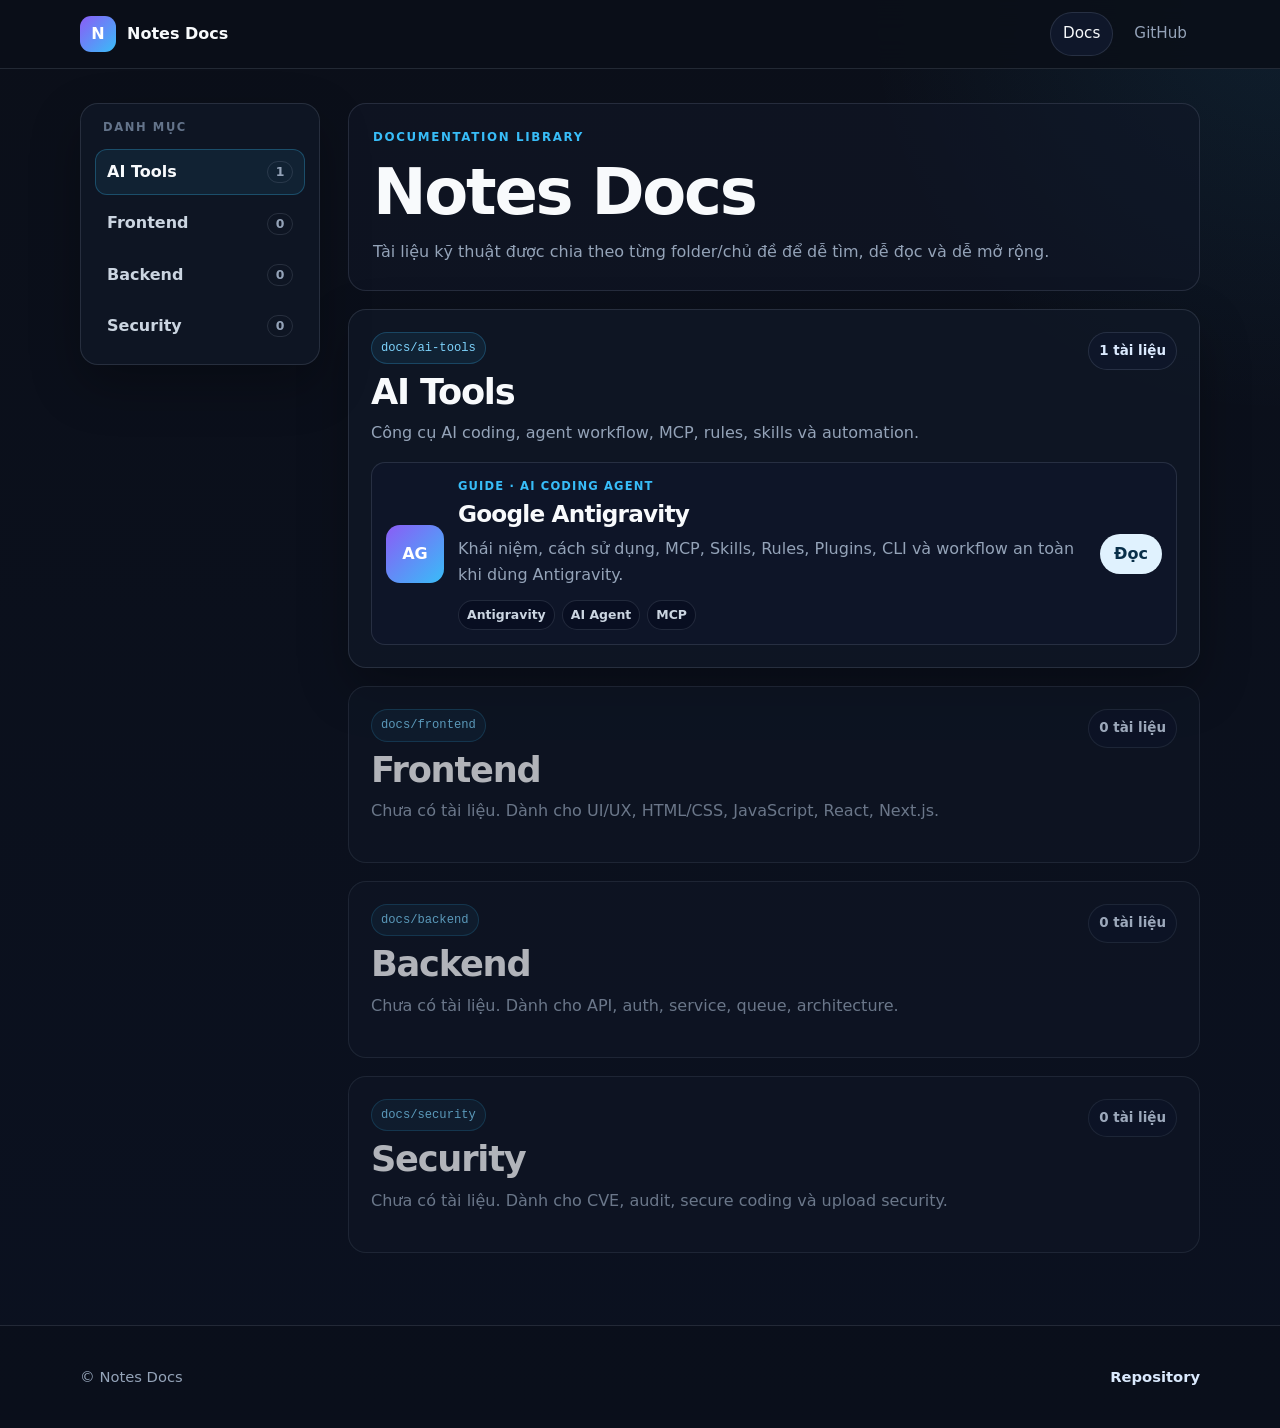
==== commit 44ddb7b7: "fix: use plain CSS path for GitHub Pages" ====
--- a/index.html
+++ b/index.html
@@ -5,7 +5,7 @@
   <meta name="viewport" content="width=device-width, initial-scale=1.0" />
   <meta name="description" content="Kho tài liệu kỹ thuật cá nhân tổ chức theo từng thư mục." />
   <title>Notes Docs</title>
-  <link rel="stylesheet" href="assets/css/styles.css?v=20260603-clear-layout" />
+  <link rel="stylesheet" href="assets/css/styles.css" />
 </head>
 <body>
   <header class="site-header">
--- a/assets/css/styles.css
+++ b/assets/css/styles.css
@@ -1,148 +1,93 @@
 :root {
   color-scheme: dark;
-  --bg: #070912;
-  --bg-2: #0b1020;
-  --panel: rgba(15, 23, 42, 0.78);
-  --panel-2: rgba(2, 6, 23, 0.58);
-  --card: rgba(15, 23, 42, 0.92);
+  --bg: #0b0f19;
+  --panel: #111827;
+  --panel-soft: #0f172a;
+  --card: #111c2e;
   --text: #f8fafc;
   --muted: #94a3b8;
   --muted-2: #64748b;
   --border: rgba(148, 163, 184, 0.18);
-  --border-strong: rgba(148, 163, 184, 0.32);
-  --primary: #8b5cf6;
-  --primary-2: #22d3ee;
-  --green: #34d399;
+  --border-strong: rgba(148, 163, 184, 0.28);
+  --primary: #38bdf8;
+  --accent: #8b5cf6;
   --code-bg: #020617;
   --code-text: #e5e7eb;
-  --shadow: 0 24px 70px rgba(0, 0, 0, 0.42);
-  --radius-xl: 28px;
-  --radius-lg: 22px;
-  --radius-md: 16px;
+  --radius-lg: 18px;
+  --radius-md: 14px;
   --radius-sm: 10px;
-}
-
-* {
-  box-sizing: border-box;
-}
-
-html {
-  scroll-behavior: smooth;
-}
+  --shadow: 0 20px 50px rgba(0, 0, 0, 0.28);
+}
+
+* { box-sizing: border-box; }
+html { scroll-behavior: smooth; }
 
 body {
+  margin: 0;
   min-height: 100vh;
-  margin: 0;
   color: var(--text);
-  background: var(--bg);
+  background:
+    radial-gradient(circle at top right, rgba(56, 189, 248, 0.09), transparent 26rem),
+    linear-gradient(180deg, #0b0f19 0%, #0b1120 100%);
   font-family: Inter, ui-sans-serif, system-ui, -apple-system, BlinkMacSystemFont, "Segoe UI", sans-serif;
   line-height: 1.65;
 }
 
-body::before {
-  content: "";
-  position: fixed;
-  inset: 0;
-  z-index: -3;
-  pointer-events: none;
-  background:
-    radial-gradient(circle at 12% 6%, rgba(139, 92, 246, 0.22), transparent 32rem),
-    radial-gradient(circle at 86% 12%, rgba(34, 211, 238, 0.13), transparent 30rem),
-    linear-gradient(180deg, #070912 0%, #0b1020 54%, #070912 100%);
-}
-
-body::after {
-  content: "";
-  position: fixed;
-  inset: 0;
-  z-index: -2;
-  pointer-events: none;
-  background-image:
-    linear-gradient(rgba(148, 163, 184, 0.045) 1px, transparent 1px),
-    linear-gradient(90deg, rgba(148, 163, 184, 0.045) 1px, transparent 1px);
-  background-size: 56px 56px;
-  mask-image: linear-gradient(to bottom, rgba(0, 0, 0, 0.9), transparent 78%);
-}
-
-a {
-  color: inherit;
-  text-decoration: none;
-}
-
-img {
-  display: block;
-  max-width: 100%;
-}
+a { color: inherit; text-decoration: none; }
+img { display: block; max-width: 100%; }
 
 code {
-  padding: 0.15rem 0.4rem;
-  border: 1px solid rgba(139, 92, 246, 0.25);
-  border-radius: 0.45rem;
-  background: rgba(139, 92, 246, 0.12);
-  color: #ddd6fe;
+  padding: 0.15rem 0.38rem;
+  border: 1px solid rgba(56, 189, 248, 0.22);
+  border-radius: 0.4rem;
+  background: rgba(56, 189, 248, 0.08);
+  color: #bae6fd;
   font-size: 0.92em;
 }
 
-pre code {
-  padding: 0;
-  border: 0;
-  background: transparent;
-  color: inherit;
-}
+pre code { padding: 0; border: 0; background: transparent; color: inherit; }
 
 .container {
-  width: min(1160px, calc(100% - 40px));
+  width: min(1120px, calc(100% - 40px));
   margin: 0 auto;
-}
-
-.page-bg {
-  position: fixed;
-  inset: 0;
-  z-index: -1;
-  pointer-events: none;
-  overflow: hidden;
 }
 
 .site-header {
   position: sticky;
   top: 0;
-  z-index: 50;
+  z-index: 20;
   border-bottom: 1px solid var(--border);
-  background: rgba(7, 9, 18, 0.78);
-  backdrop-filter: blur(18px);
+  background: rgba(11, 15, 25, 0.88);
+  backdrop-filter: blur(16px);
 }
 
 .header-inner {
-  min-height: 72px;
+  min-height: 68px;
   display: flex;
   align-items: center;
   justify-content: space-between;
-  gap: 20px;
+  gap: 16px;
 }
 
 .brand {
   display: inline-flex;
   align-items: center;
-  gap: 12px;
-  font-weight: 850;
-  letter-spacing: -0.03em;
+  gap: 11px;
+  font-weight: 800;
 }
 
 .brand-mark {
-  width: 40px;
-  height: 40px;
+  width: 36px;
+  height: 36px;
   display: grid;
   place-items: center;
-  border: 1px solid rgba(255, 255, 255, 0.14);
-  border-radius: 14px;
-  background: linear-gradient(135deg, var(--primary), var(--primary-2));
+  border-radius: 11px;
+  background: linear-gradient(135deg, var(--accent), var(--primary));
   color: #fff;
-  box-shadow: 0 14px 36px rgba(139, 92, 246, 0.3);
-}
-
-.brand-text {
-  font-size: 1.05rem;
-}
+  font-weight: 900;
+}
+
+.brand-text { font-size: 1rem; }
 
 .site-nav {
   display: flex;
@@ -153,7 +98,7 @@
 }
 
 .site-nav a {
-  padding: 9px 14px;
+  padding: 8px 12px;
   border: 1px solid transparent;
   border-radius: 999px;
 }
@@ -161,295 +106,250 @@
 .site-nav a:hover,
 .site-nav a[aria-current="page"] {
   border-color: var(--border);
-  background: rgba(15, 23, 42, 0.86);
+  background: var(--panel-soft);
   color: var(--text);
 }
 
-.docs-shell {
-  min-height: calc(100vh - 130px);
-}
-
-.docs-hero {
-  padding: 54px 0 26px;
-}
-
-.docs-hero-inner {
-  max-width: 760px;
-}
-
-.hero-label,
+.docs-page { padding: 34px 0 72px; }
+
+.docs-layout {
+  display: grid;
+  grid-template-columns: 240px minmax(0, 1fr);
+  gap: 28px;
+  align-items: start;
+}
+
+.docs-sidebar {
+  position: sticky;
+  top: 92px;
+}
+
+.sidebar-card {
+  padding: 14px;
+  border: 1px solid var(--border);
+  border-radius: var(--radius-lg);
+  background: rgba(17, 24, 39, 0.76);
+  box-shadow: var(--shadow);
+}
+
+.sidebar-title {
+  margin: 0 8px 12px;
+  color: var(--muted-2);
+  font-size: 0.72rem;
+  font-weight: 800;
+  letter-spacing: 0.14em;
+  text-transform: uppercase;
+}
+
+.sidebar-item {
+  display: flex;
+  align-items: center;
+  justify-content: space-between;
+  gap: 10px;
+  min-height: 42px;
+  padding: 9px 11px;
+  border: 1px solid transparent;
+  border-radius: 12px;
+  color: #cbd5e1;
+  font-weight: 700;
+}
+
+.sidebar-item + .sidebar-item { margin-top: 5px; }
+
+.sidebar-item strong {
+  min-width: 26px;
+  height: 22px;
+  display: grid;
+  place-items: center;
+  border: 1px solid var(--border);
+  border-radius: 999px;
+  color: var(--muted);
+  font-size: 0.78rem;
+}
+
+.sidebar-item:hover,
+.sidebar-item.active {
+  border-color: rgba(56, 189, 248, 0.28);
+  background: rgba(56, 189, 248, 0.08);
+  color: var(--text);
+}
+
+.docs-content { display: grid; gap: 18px; }
+
+.page-heading {
+  padding: 24px;
+  border: 1px solid var(--border);
+  border-radius: var(--radius-lg);
+  background: rgba(17, 24, 39, 0.62);
+}
+
 .eyebrow {
-  margin: 0 0 12px;
-  color: var(--primary-2);
-  font-size: 0.76rem;
-  font-weight: 850;
-  letter-spacing: 0.18em;
+  margin: 0 0 8px;
+  color: var(--primary);
+  font-size: 0.74rem;
+  font-weight: 800;
+  letter-spacing: 0.14em;
   text-transform: uppercase;
 }
 
-h1,
-h2,
-h3 {
-  line-height: 1.08;
-  letter-spacing: -0.045em;
+h1, h2, h3 {
+  line-height: 1.15;
+  letter-spacing: -0.035em;
 }
 
 h1 {
   margin: 0;
-  font-size: clamp(3rem, 9vw, 5.5rem);
+  font-size: clamp(2.2rem, 5vw, 4rem);
 }
 
 h2 {
   margin: 0;
-  font-size: clamp(1.75rem, 4vw, 2.5rem);
+  font-size: clamp(1.55rem, 3vw, 2.2rem);
 }
 
 h3 {
-  margin: 0 0 10px;
-  font-size: clamp(1.25rem, 3vw, 1.75rem);
-}
-
-.docs-hero p {
+  margin: 0 0 8px;
+  font-size: clamp(1.18rem, 2vw, 1.45rem);
+}
+
+.page-heading p:not(.eyebrow),
+.folder-header p,
+.document-body p {
+  color: var(--muted);
+}
+
+.page-heading p:not(.eyebrow) {
   max-width: 720px;
-  margin: 18px 0 0;
-  color: var(--muted);
-  font-size: 1.05rem;
-}
-
-.docs-browser {
-  padding: 18px 0 86px;
-}
-
-.docs-browser-inner {
+  margin: 10px 0 0;
+}
+
+.folder-group {
+  padding: 22px;
+  border: 1px solid var(--border);
+  border-radius: var(--radius-lg);
+  background: rgba(17, 24, 39, 0.76);
+  box-shadow: var(--shadow);
+}
+
+.folder-group.empty {
+  opacity: 0.7;
+  box-shadow: none;
+}
+
+.folder-header {
+  display: flex;
+  align-items: flex-start;
+  justify-content: space-between;
+  gap: 16px;
+  margin-bottom: 16px;
+}
+
+.folder-header p {
+  max-width: 720px;
+  margin: 8px 0 0;
+}
+
+.folder-path {
+  width: fit-content;
+  margin: 0 0 8px !important;
+  padding: 5px 9px;
+  border: 1px solid rgba(56, 189, 248, 0.24);
+  border-radius: 999px;
+  background: rgba(56, 189, 248, 0.08);
+  color: #7dd3fc !important;
+  font-family: ui-monospace, SFMono-Regular, Menlo, Monaco, Consolas, monospace;
+  font-size: 0.76rem;
+}
+
+.folder-total {
+  flex: 0 0 auto;
+  padding: 7px 10px;
+  border: 1px solid var(--border);
+  border-radius: 999px;
+  color: #dbeafe;
+  background: rgba(15, 23, 42, 0.86);
+  font-size: 0.84rem;
+  font-weight: 800;
+}
+
+.document-list { display: grid; gap: 12px; }
+
+.document-card {
   display: grid;
-  grid-template-columns: 260px minmax(0, 1fr);
-  gap: 24px;
-  align-items: start;
-}
-
-.folder-nav {
-  position: sticky;
-  top: 96px;
-}
-
-.folder-nav-card,
-.folder-panel,
-.empty-folder-panel,
-.article-shell {
-  border: 1px solid var(--border);
-  background: linear-gradient(135deg, rgba(15, 23, 42, 0.92), rgba(15, 23, 42, 0.68));
-  box-shadow: var(--shadow);
-}
-
-.folder-nav-card {
+  grid-template-columns: 58px minmax(0, 1fr) auto;
+  gap: 14px;
+  align-items: center;
   padding: 14px;
-  border-radius: var(--radius-lg);
-}
-
-.folder-nav-title {
-  margin: 4px 8px 12px;
-  color: var(--muted-2);
-  font-size: 0.72rem;
-  font-weight: 850;
-  letter-spacing: 0.16em;
-  text-transform: uppercase;
-}
-
-.folder-nav-item {
-  display: flex;
-  align-items: center;
-  justify-content: space-between;
-  gap: 10px;
-  min-height: 46px;
-  padding: 10px 12px;
-  border: 1px solid transparent;
-  border-radius: 14px;
-  color: #cbd5e1;
-  font-weight: 760;
-}
-
-.folder-nav-item + .folder-nav-item {
-  margin-top: 6px;
-}
-
-.folder-nav-item strong {
-  min-width: 28px;
-  height: 24px;
+  border: 1px solid var(--border);
+  border-radius: var(--radius-md);
+  background: rgba(15, 23, 42, 0.82);
+}
+
+.document-card:hover {
+  border-color: var(--border-strong);
+  background: #111c2e;
+}
+
+.document-icon {
+  width: 58px;
+  height: 58px;
   display: grid;
   place-items: center;
-  border: 1px solid var(--border);
-  border-radius: 999px;
-  color: var(--muted);
+  border-radius: 14px;
+  background: linear-gradient(135deg, var(--accent), var(--primary));
+  color: #fff;
+  font-weight: 900;
+}
+
+.document-type {
+  margin: 0 0 5px !important;
+  color: var(--primary) !important;
+  font-size: 0.72rem;
+  font-weight: 800;
+  letter-spacing: 0.1em;
+  text-transform: uppercase;
+}
+
+.document-body p {
+  margin: 0;
+}
+
+.document-tags {
+  display: flex;
+  flex-wrap: wrap;
+  gap: 7px;
+  margin-top: 11px;
+}
+
+.document-tags span {
+  padding: 4px 8px;
+  border: 1px solid var(--border);
+  border-radius: 999px;
+  background: rgba(2, 6, 23, 0.4);
+  color: #cbd5e1;
   font-size: 0.78rem;
-}
-
-.folder-nav-item:hover,
-.folder-nav-item.is-active {
-  border-color: rgba(34, 211, 238, 0.28);
-  background: rgba(34, 211, 238, 0.08);
-  color: var(--text);
-}
-
-.folder-main {
-  display: grid;
-  gap: 18px;
-}
-
-.folder-panel,
-.empty-folder-panel {
-  overflow: hidden;
-  border-radius: var(--radius-xl);
-}
-
-.folder-panel {
-  padding: clamp(20px, 4vw, 30px);
-}
-
-.empty-folder-panel {
-  padding: 24px;
-  opacity: 0.74;
-}
-
-.folder-panel-head {
-  display: flex;
-  align-items: flex-start;
-  justify-content: space-between;
-  gap: 18px;
-  margin-bottom: 20px;
-}
-
-.folder-panel-head p,
-.empty-folder-panel p {
-  max-width: 720px;
-  margin: 10px 0 0;
-  color: var(--muted);
-}
-
-.folder-chip {
+  font-weight: 700;
+}
+
+.document-action {
+  min-height: 40px;
   display: inline-flex;
-  width: fit-content;
-  margin-bottom: 10px;
-  padding: 6px 10px;
-  border: 1px solid rgba(34, 211, 238, 0.24);
-  border-radius: 999px;
-  background: rgba(34, 211, 238, 0.08);
-  color: var(--primary-2);
-  font-size: 0.72rem;
-  font-weight: 850;
-  letter-spacing: 0.08em;
-}
-
-.doc-count {
-  flex: 0 0 auto;
-  padding: 8px 11px;
-  border: 1px solid var(--border);
-  border-radius: 999px;
-  background: rgba(2, 6, 23, 0.46);
-  color: #dbeafe;
-  font-size: 0.84rem;
-  font-weight: 850;
-}
-
-.doc-grid {
-  display: grid;
-  gap: 14px;
-}
-
-.doc-card {
-  display: grid;
-  grid-template-columns: 92px minmax(0, 1fr) auto;
-  gap: 18px;
-  align-items: center;
-  padding: 18px;
-  border: 1px solid var(--border);
-  border-radius: 22px;
-  background: rgba(2, 6, 23, 0.42);
-}
-
-.doc-card:hover {
-  border-color: rgba(34, 211, 238, 0.35);
-  background: rgba(15, 23, 42, 0.86);
-}
-
-.doc-card-icon {
-  height: 92px;
-  display: grid;
-  place-items: center;
-  border: 1px solid var(--border-strong);
-  border-radius: 20px;
-  background:
-    radial-gradient(circle at top right, rgba(34, 211, 238, 0.25), transparent 5.5rem),
-    linear-gradient(135deg, rgba(139, 92, 246, 0.95), rgba(30, 41, 59, 0.94));
-}
-
-.doc-card-icon span {
-  color: #fff;
-  font-size: 1.2rem;
-  font-weight: 950;
-  letter-spacing: -0.08em;
-}
-
-.doc-meta {
-  margin-bottom: 7px;
-  color: var(--primary-2);
-  font-size: 0.72rem;
-  font-weight: 850;
-  letter-spacing: 0.12em;
-  text-transform: uppercase;
-}
-
-.doc-card-body p {
-  max-width: 720px;
-  margin: 0;
-  color: var(--muted);
-}
-
-.doc-card-body h3 a:hover {
-  color: #dbeafe;
-}
-
-.doc-tags {
-  display: flex;
-  flex-wrap: wrap;
-  gap: 8px;
-  margin-top: 13px;
-}
-
-.doc-tags span {
-  padding: 5px 9px;
-  border: 1px solid var(--border);
-  border-radius: 999px;
-  background: rgba(15, 23, 42, 0.74);
-  color: #cbd5e1;
-  font-size: 0.8rem;
-  font-weight: 750;
-}
-
-.doc-read,
-.read-link {
-  display: inline-flex;
   align-items: center;
   justify-content: center;
-  min-height: 42px;
-  padding: 0 15px;
-  border: 1px solid rgba(255, 255, 255, 0.16);
-  border-radius: 999px;
-  background: linear-gradient(135deg, var(--primary), #a855f7);
-  color: #fff;
-  font-weight: 850;
+  padding: 0 14px;
+  border-radius: 999px;
+  background: #e0f2fe;
+  color: #082f49;
+  font-weight: 800;
   white-space: nowrap;
-  box-shadow: 0 14px 30px rgba(139, 92, 246, 0.22);
-}
-
-.doc-read:hover,
-.read-link:hover {
-  transform: translateY(-1px);
-}
+}
+
+.document-action:hover { background: #bae6fd; }
 
 .site-footer {
-  padding: 28px 0;
+  padding: 24px 0;
   border-top: 1px solid var(--border);
-  background: rgba(7, 9, 18, 0.66);
+  background: rgba(11, 15, 25, 0.72);
 }
 
 .footer-inner {
@@ -458,226 +358,90 @@
   justify-content: space-between;
   gap: 16px;
   color: var(--muted);
-  font-size: 0.95rem;
-}
-
-.footer-inner a {
-  color: #dbeafe;
-  font-weight: 750;
-}
+  font-size: 0.92rem;
+}
+
+.footer-inner a { color: #dbeafe; font-weight: 700; }
 
 /* Article pages */
-.article-page {
-  background:
-    radial-gradient(circle at top left, rgba(139, 92, 246, 0.2), transparent 32rem),
-    linear-gradient(180deg, #070912 0%, #0b1020 52%, #070912 100%);
-}
-
-.article-layout {
-  padding: 48px 0 72px;
-}
-
+.article-page { background: linear-gradient(180deg, #0b0f19 0%, #0b1120 100%); }
+.article-layout { padding: 40px 0 64px; }
 .article-shell {
-  max-width: 960px;
+  max-width: 920px;
   margin: 0 auto;
-  padding: clamp(24px, 5vw, 56px);
-  border-radius: var(--radius-xl);
-}
-
-.article-shell h1 {
-  font-size: clamp(2rem, 5vw, 4rem);
-}
-
+  padding: clamp(22px, 5vw, 48px);
+  border: 1px solid var(--border);
+  border-radius: var(--radius-lg);
+  background: rgba(17, 24, 39, 0.82);
+  box-shadow: var(--shadow);
+}
+.article-shell h1 { font-size: clamp(2rem, 5vw, 3.6rem); }
 .article-shell h2 {
-  margin-top: 46px;
-  padding-top: 16px;
+  margin-top: 42px;
+  padding-top: 15px;
   border-top: 1px solid var(--border);
-  font-size: clamp(1.55rem, 3vw, 2.15rem);
-}
-
-.article-shell h3 {
-  margin-top: 28px;
-}
-
+  font-size: clamp(1.45rem, 3vw, 2rem);
+}
+.article-shell h3 { margin-top: 26px; }
 .article-shell p,
-.article-shell li {
-  color: #cbd5e1;
-}
-
-.article-shell a {
-  color: #93c5fd;
-  font-weight: 750;
-}
-
-.article-shell table {
-  width: 100%;
-  border-collapse: collapse;
-  margin: 20px 0;
-  overflow: hidden;
-  border-radius: var(--radius-sm);
-}
-
+.article-shell li { color: #cbd5e1; }
+.article-shell a { color: #93c5fd; font-weight: 700; }
+.article-shell table { width: 100%; border-collapse: collapse; margin: 18px 0; }
 .article-shell th,
-.article-shell td {
-  padding: 12px;
-  border: 1px solid var(--border);
-  text-align: left;
-  vertical-align: top;
-}
-
-.article-shell th {
-  background: rgba(30, 41, 59, 0.72);
-}
-
+.article-shell td { padding: 11px; border: 1px solid var(--border); text-align: left; vertical-align: top; }
+.article-shell th { background: rgba(15, 23, 42, 0.9); }
 .article-shell pre {
   overflow-x: auto;
-  padding: 18px;
+  padding: 16px;
   border: 1px solid var(--border);
   border-radius: var(--radius-md);
   background: var(--code-bg);
   color: var(--code-text);
 }
-
 .article-note {
-  padding: 16px 18px;
-  border: 1px solid rgba(139, 92, 246, 0.28);
-  border-left: 4px solid #a855f7;
+  padding: 15px 16px;
+  border: 1px solid rgba(56, 189, 248, 0.24);
+  border-left: 4px solid var(--primary);
   border-radius: var(--radius-sm);
-  background: rgba(139, 92, 246, 0.1);
-}
-
-.back-link {
-  display: inline-flex;
-  margin-bottom: 24px;
-  color: #93c5fd;
-  font-weight: 850;
-}
-
-@media (max-width: 980px) {
-  .docs-browser-inner {
-    grid-template-columns: 1fr;
-  }
-
-  .folder-nav {
-    position: static;
-  }
-
-  .folder-nav-card {
+  background: rgba(56, 189, 248, 0.08);
+}
+.back-link { display: inline-flex; margin-bottom: 22px; color: #93c5fd; font-weight: 800; }
+
+@media (max-width: 900px) {
+  .docs-layout { grid-template-columns: 1fr; }
+  .docs-sidebar { position: static; }
+  .sidebar-card {
     display: flex;
     gap: 8px;
     overflow-x: auto;
-    padding: 12px;
-    scroll-snap-type: x mandatory;
+    padding: 10px;
+    border-radius: var(--radius-md);
   }
-
-  .folder-nav-title {
-    display: none;
+  .sidebar-title { display: none; }
+  .sidebar-item {
+    flex: 0 0 auto;
+    min-width: 132px;
   }
-
-  .folder-nav-item {
-    flex: 0 0 auto;
-    min-width: 142px;
-    scroll-snap-align: start;
-  }
-
-  .folder-nav-item + .folder-nav-item {
-    margin-top: 0;
-  }
-}
-
-@media (max-width: 720px) {
-  .container {
-    width: min(100% - 28px, 1160px);
-  }
-
-  .header-inner {
-    min-height: 64px;
-  }
-
-  .brand-mark {
-    width: 36px;
-    height: 36px;
-    border-radius: 12px;
-  }
-
-  .brand-text {
-    font-size: 1rem;
-  }
-
-  .site-nav a {
-    padding: 8px 11px;
-  }
-
-  .docs-hero {
-    padding: 34px 0 18px;
-  }
-
-  h1 {
-    font-size: clamp(2.45rem, 15vw, 4.1rem);
-  }
-
-  .docs-hero p {
-    font-size: 0.98rem;
-  }
-
-  .docs-browser {
-    padding: 10px 0 56px;
-  }
-
-  .folder-nav-card {
-    margin-inline: -2px;
-    border-radius: 18px;
-  }
-
-  .folder-panel,
-  .empty-folder-panel {
-    border-radius: 22px;
-  }
-
-  .folder-panel-head {
-    flex-direction: column;
-    gap: 12px;
-  }
-
-  .doc-count {
-    width: fit-content;
-  }
-
-  .doc-card {
-    grid-template-columns: 1fr;
-    padding: 16px;
-  }
-
-  .doc-card-icon {
-    height: 128px;
-  }
-
-  .doc-read {
-    width: 100%;
-    min-height: 46px;
-  }
-
-  .doc-tags {
-    gap: 7px;
-  }
-
-  .footer-inner {
-    align-items: flex-start;
-    flex-direction: column;
-  }
-
-  .article-layout {
-    padding: 28px 0 54px;
-  }
-
-  .article-shell {
-    padding: 22px;
-    border-radius: 22px;
-  }
-
-  .article-shell table {
-    display: block;
-    overflow-x: auto;
-    white-space: nowrap;
-  }
-}
+  .sidebar-item + .sidebar-item { margin-top: 0; }
+}
+
+@media (max-width: 640px) {
+  .container { width: min(100% - 28px, 1120px); }
+  .header-inner { min-height: 62px; }
+  .brand-mark { width: 34px; height: 34px; border-radius: 10px; }
+  .brand-text { font-size: 0.98rem; }
+  .site-nav a { padding: 7px 10px; }
+  .docs-page { padding: 22px 0 52px; }
+  .page-heading { padding: 18px; }
+  h1 { font-size: clamp(2.1rem, 13vw, 3.3rem); }
+  .folder-group { padding: 16px; }
+  .folder-header { flex-direction: column; gap: 10px; }
+  .folder-total { width: fit-content; }
+  .document-card { grid-template-columns: 1fr; }
+  .document-icon { width: 52px; height: 52px; }
+  .document-action { width: 100%; }
+  .footer-inner { align-items: flex-start; flex-direction: column; }
+  .article-layout { padding: 24px 0 48px; }
+  .article-shell { padding: 20px; }
+  .article-shell table { display: block; overflow-x: auto; white-space: nowrap; }
+}
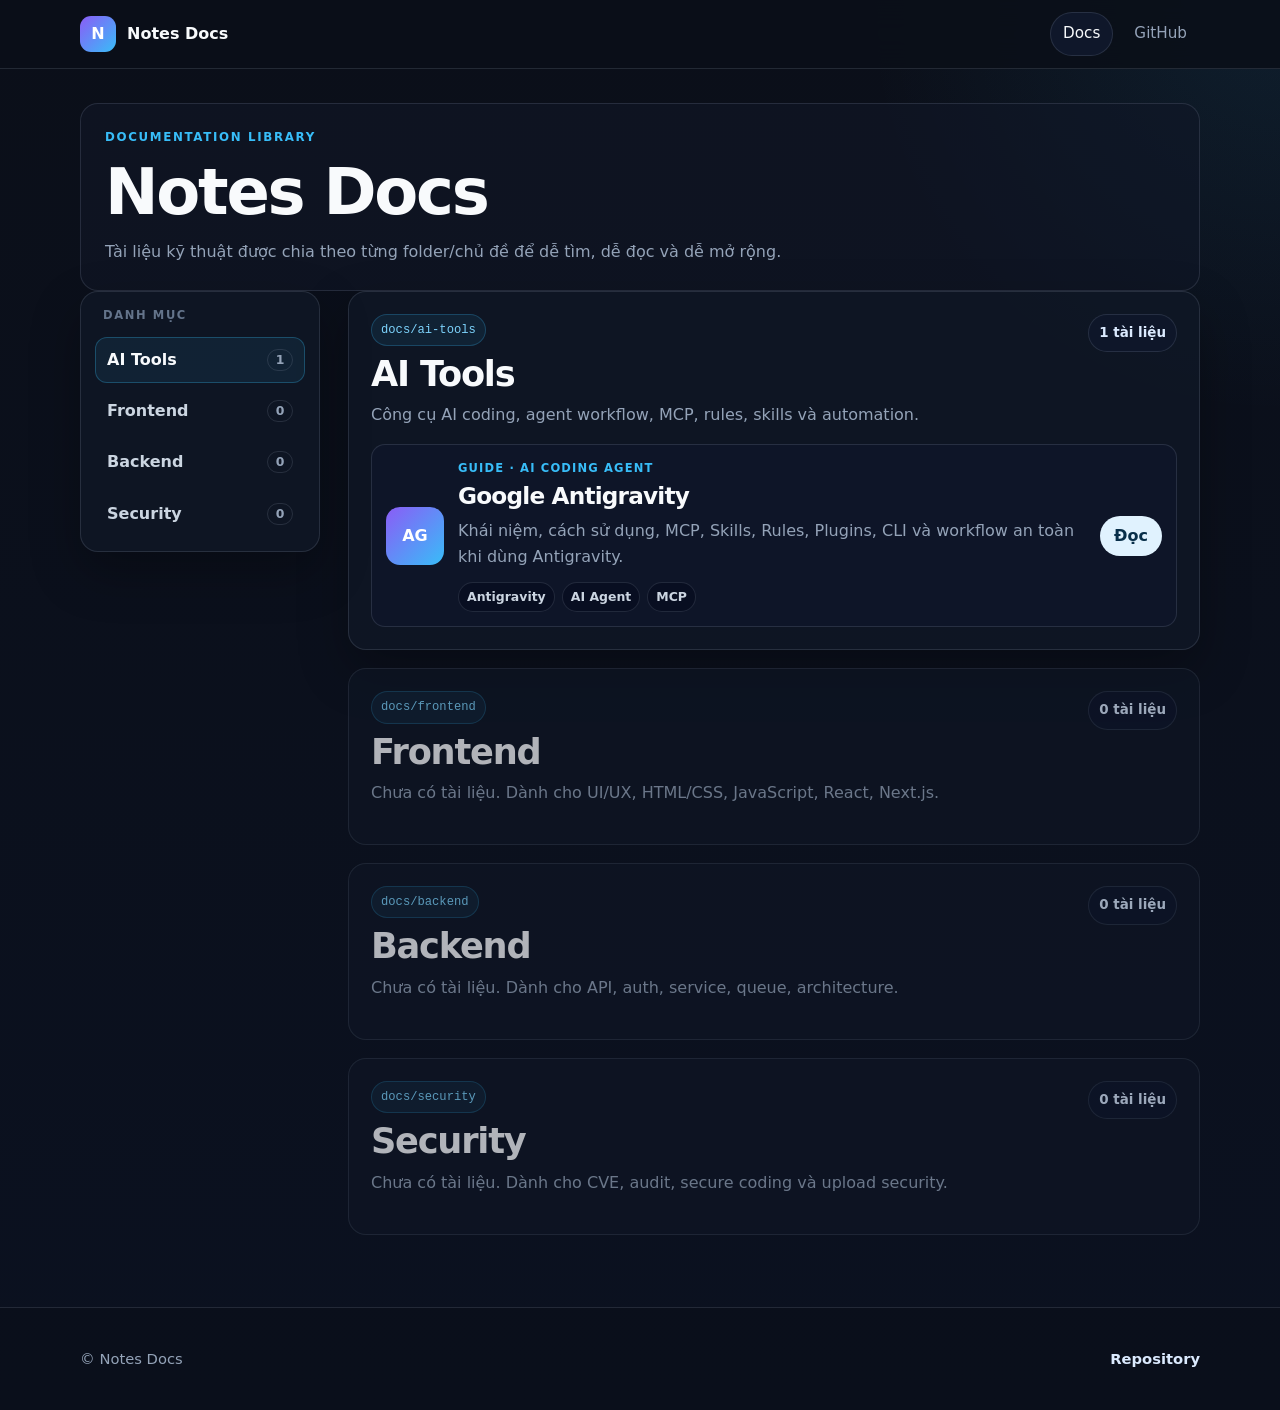
==== commit 719bd6ea: "site: move intro before folder navigation for mobile" ====
--- a/index.html
+++ b/index.html
@@ -22,97 +22,99 @@
   </header>
 
   <main class="docs-page">
-    <div class="container docs-layout">
-      <aside class="docs-sidebar" aria-label="Danh mục tài liệu">
-        <div class="sidebar-card">
-          <p class="sidebar-title">Danh mục</p>
-          <a class="sidebar-item active" href="#ai-tools">
-            <span>AI Tools</span>
-            <strong>1</strong>
-          </a>
-          <a class="sidebar-item" href="#frontend">
-            <span>Frontend</span>
-            <strong>0</strong>
-          </a>
-          <a class="sidebar-item" href="#backend">
-            <span>Backend</span>
-            <strong>0</strong>
-          </a>
-          <a class="sidebar-item" href="#security">
-            <span>Security</span>
-            <strong>0</strong>
-          </a>
-        </div>
-      </aside>
+    <div class="container">
+      <section class="page-heading" aria-label="Giới thiệu thư viện">
+        <p class="eyebrow">Documentation Library</p>
+        <h1>Notes Docs</h1>
+        <p>Tài liệu kỹ thuật được chia theo từng folder/chủ đề để dễ tìm, dễ đọc và dễ mở rộng.</p>
+      </section>
 
-      <section class="docs-content" aria-label="Nội dung thư viện">
-        <div class="page-heading">
-          <p class="eyebrow">Documentation Library</p>
-          <h1>Notes Docs</h1>
-          <p>Tài liệu kỹ thuật được chia theo từng folder/chủ đề để dễ tìm, dễ đọc và dễ mở rộng.</p>
-        </div>
+      <div class="docs-layout">
+        <aside class="docs-sidebar" aria-label="Danh mục tài liệu">
+          <div class="sidebar-card">
+            <p class="sidebar-title">Danh mục</p>
+            <a class="sidebar-item active" href="#ai-tools">
+              <span>AI Tools</span>
+              <strong>1</strong>
+            </a>
+            <a class="sidebar-item" href="#frontend">
+              <span>Frontend</span>
+              <strong>0</strong>
+            </a>
+            <a class="sidebar-item" href="#backend">
+              <span>Backend</span>
+              <strong>0</strong>
+            </a>
+            <a class="sidebar-item" href="#security">
+              <span>Security</span>
+              <strong>0</strong>
+            </a>
+          </div>
+        </aside>
 
-        <section id="ai-tools" class="folder-group">
-          <div class="folder-header">
-            <div>
-              <p class="folder-path">docs/ai-tools</p>
-              <h2>AI Tools</h2>
-              <p>Công cụ AI coding, agent workflow, MCP, rules, skills và automation.</p>
+        <section class="docs-content" aria-label="Nội dung thư viện">
+          <section id="ai-tools" class="folder-group">
+            <div class="folder-header">
+              <div>
+                <p class="folder-path">docs/ai-tools</p>
+                <h2>AI Tools</h2>
+                <p>Công cụ AI coding, agent workflow, MCP, rules, skills và automation.</p>
+              </div>
+              <span class="folder-total">1 tài liệu</span>
             </div>
-            <span class="folder-total">1 tài liệu</span>
-          </div>
 
-          <div class="document-list">
-            <article class="document-card">
-              <div class="document-icon">AG</div>
-              <div class="document-body">
-                <p class="document-type">Guide · AI Coding Agent</p>
-                <h3><a href="docs/ai-tools/antigravity-google.html">Google Antigravity</a></h3>
-                <p>Khái niệm, cách sử dụng, MCP, Skills, Rules, Plugins, CLI và workflow an toàn khi dùng Antigravity.</p>
-                <div class="document-tags" aria-label="Chủ đề tài liệu">
-                  <span>Antigravity</span>
-                  <span>AI Agent</span>
-                  <span>MCP</span>
+            <div class="document-list">
+              <article class="document-card">
+                <div class="document-icon">AG</div>
+                <div class="document-body">
+                  <p class="document-type">Guide · AI Coding Agent</p>
+                  <h3><a href="docs/ai-tools/antigravity-google.html">Google Antigravity</a></h3>
+                  <p>Khái niệm, cách sử dụng, MCP, Skills, Rules, Plugins, CLI và workflow an toàn khi dùng Antigravity.</p>
+                  <div class="document-tags" aria-label="Chủ đề tài liệu">
+                    <span>Antigravity</span>
+                    <span>AI Agent</span>
+                    <span>MCP</span>
+                  </div>
                 </div>
+                <a class="document-action" href="docs/ai-tools/antigravity-google.html">Đọc</a>
+              </article>
+            </div>
+          </section>
+
+          <section id="frontend" class="folder-group empty">
+            <div class="folder-header">
+              <div>
+                <p class="folder-path">docs/frontend</p>
+                <h2>Frontend</h2>
+                <p>Chưa có tài liệu. Dành cho UI/UX, HTML/CSS, JavaScript, React, Next.js.</p>
               </div>
-              <a class="document-action" href="docs/ai-tools/antigravity-google.html">Đọc</a>
-            </article>
-          </div>
+              <span class="folder-total">0 tài liệu</span>
+            </div>
+          </section>
+
+          <section id="backend" class="folder-group empty">
+            <div class="folder-header">
+              <div>
+                <p class="folder-path">docs/backend</p>
+                <h2>Backend</h2>
+                <p>Chưa có tài liệu. Dành cho API, auth, service, queue, architecture.</p>
+              </div>
+              <span class="folder-total">0 tài liệu</span>
+            </div>
+          </section>
+
+          <section id="security" class="folder-group empty">
+            <div class="folder-header">
+              <div>
+                <p class="folder-path">docs/security</p>
+                <h2>Security</h2>
+                <p>Chưa có tài liệu. Dành cho CVE, audit, secure coding và upload security.</p>
+              </div>
+              <span class="folder-total">0 tài liệu</span>
+            </div>
+          </section>
         </section>
-
-        <section id="frontend" class="folder-group empty">
-          <div class="folder-header">
-            <div>
-              <p class="folder-path">docs/frontend</p>
-              <h2>Frontend</h2>
-              <p>Chưa có tài liệu. Dành cho UI/UX, HTML/CSS, JavaScript, React, Next.js.</p>
-            </div>
-            <span class="folder-total">0 tài liệu</span>
-          </div>
-        </section>
-
-        <section id="backend" class="folder-group empty">
-          <div class="folder-header">
-            <div>
-              <p class="folder-path">docs/backend</p>
-              <h2>Backend</h2>
-              <p>Chưa có tài liệu. Dành cho API, auth, service, queue, architecture.</p>
-            </div>
-            <span class="folder-total">0 tài liệu</span>
-          </div>
-        </section>
-
-        <section id="security" class="folder-group empty">
-          <div class="folder-header">
-            <div>
-              <p class="folder-path">docs/security</p>
-              <h2>Security</h2>
-              <p>Chưa có tài liệu. Dành cho CVE, audit, secure coding và upload security.</p>
-            </div>
-            <span class="folder-total">0 tài liệu</span>
-          </div>
-        </section>
-      </section>
+      </div>
     </div>
   </main>
 
